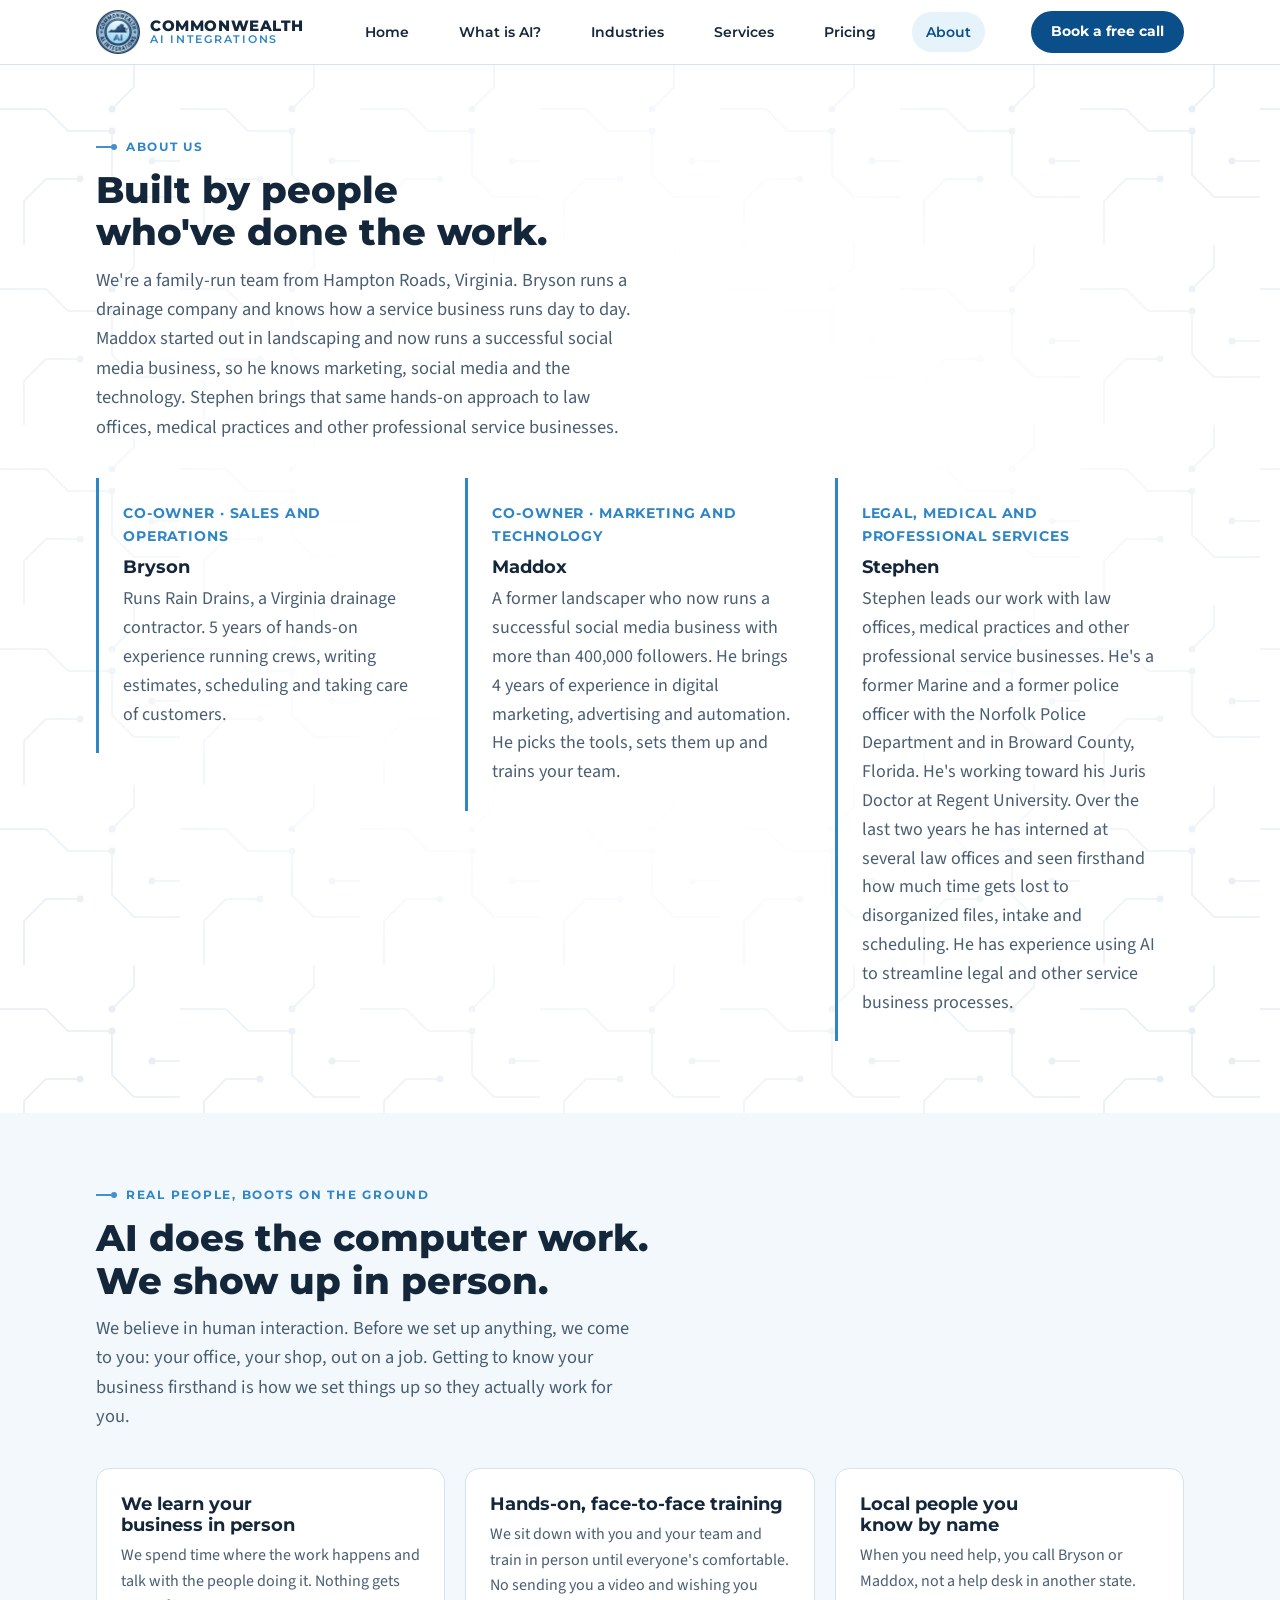
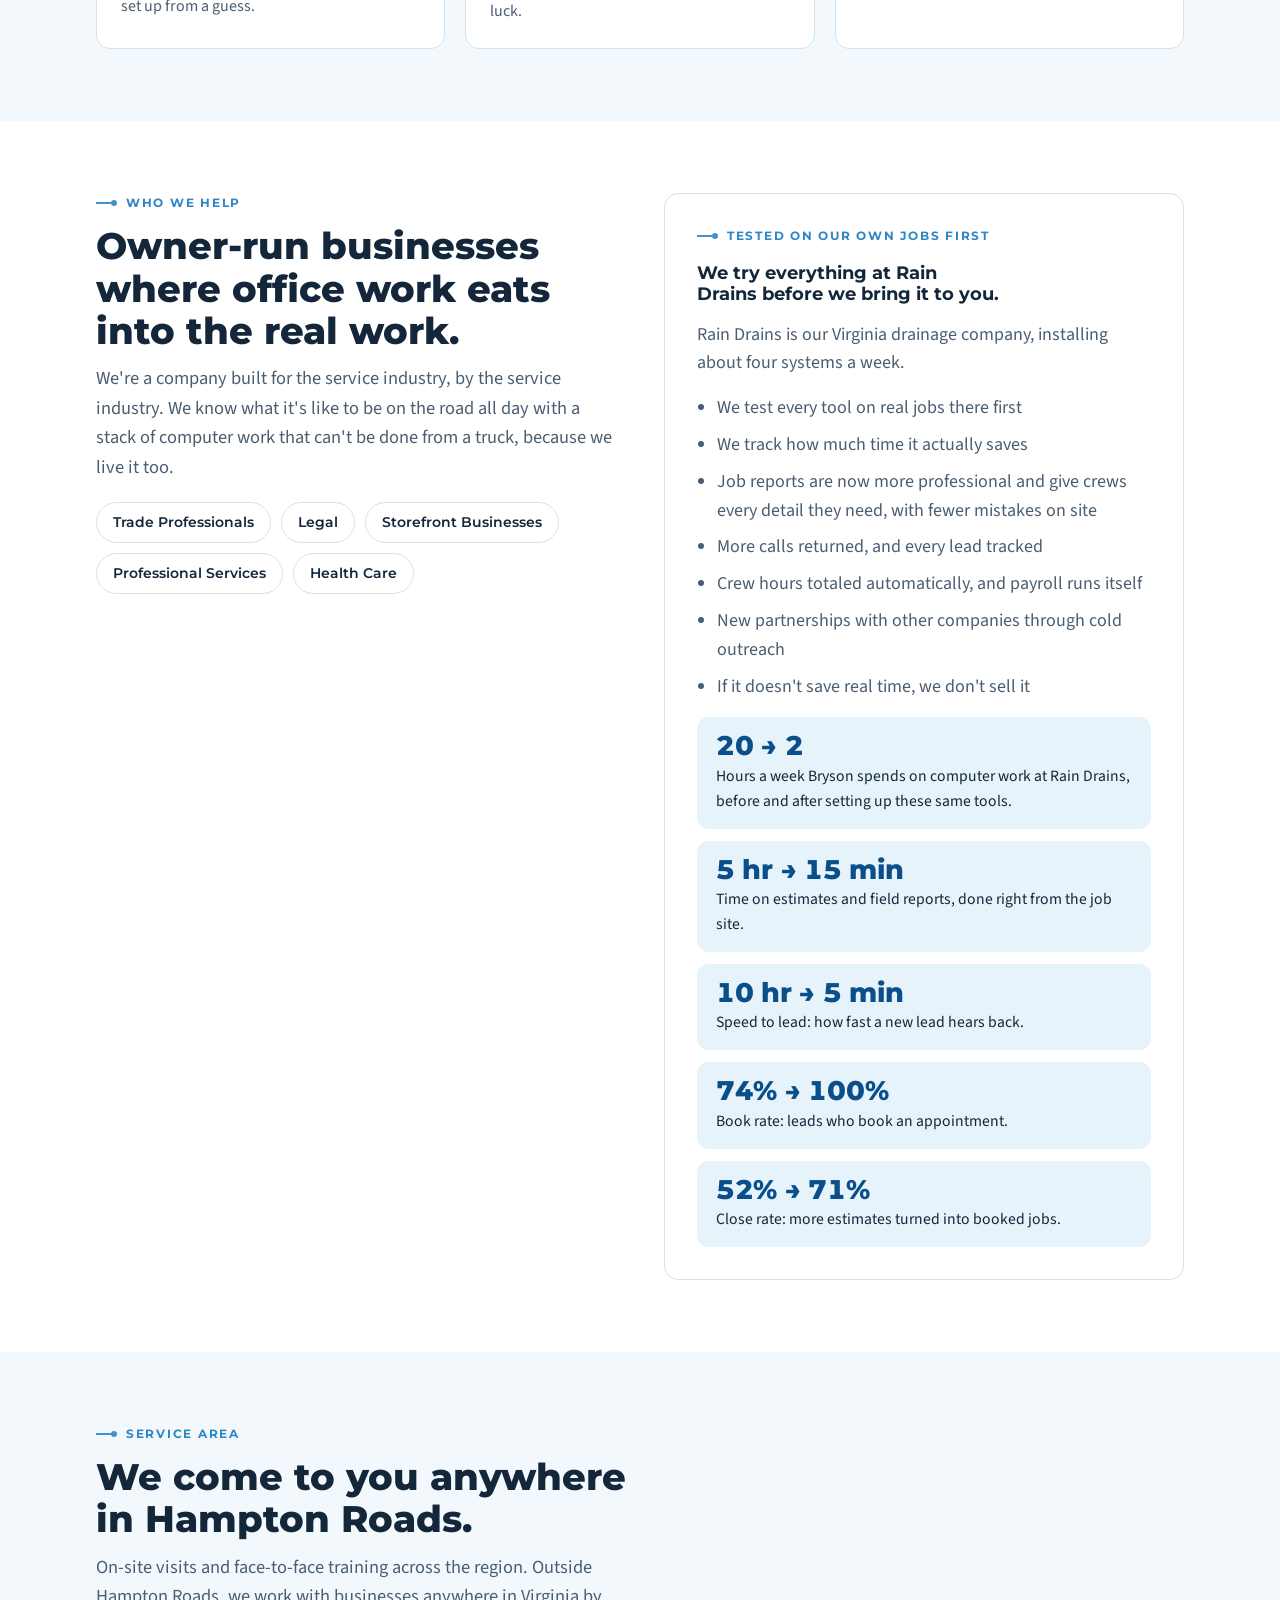
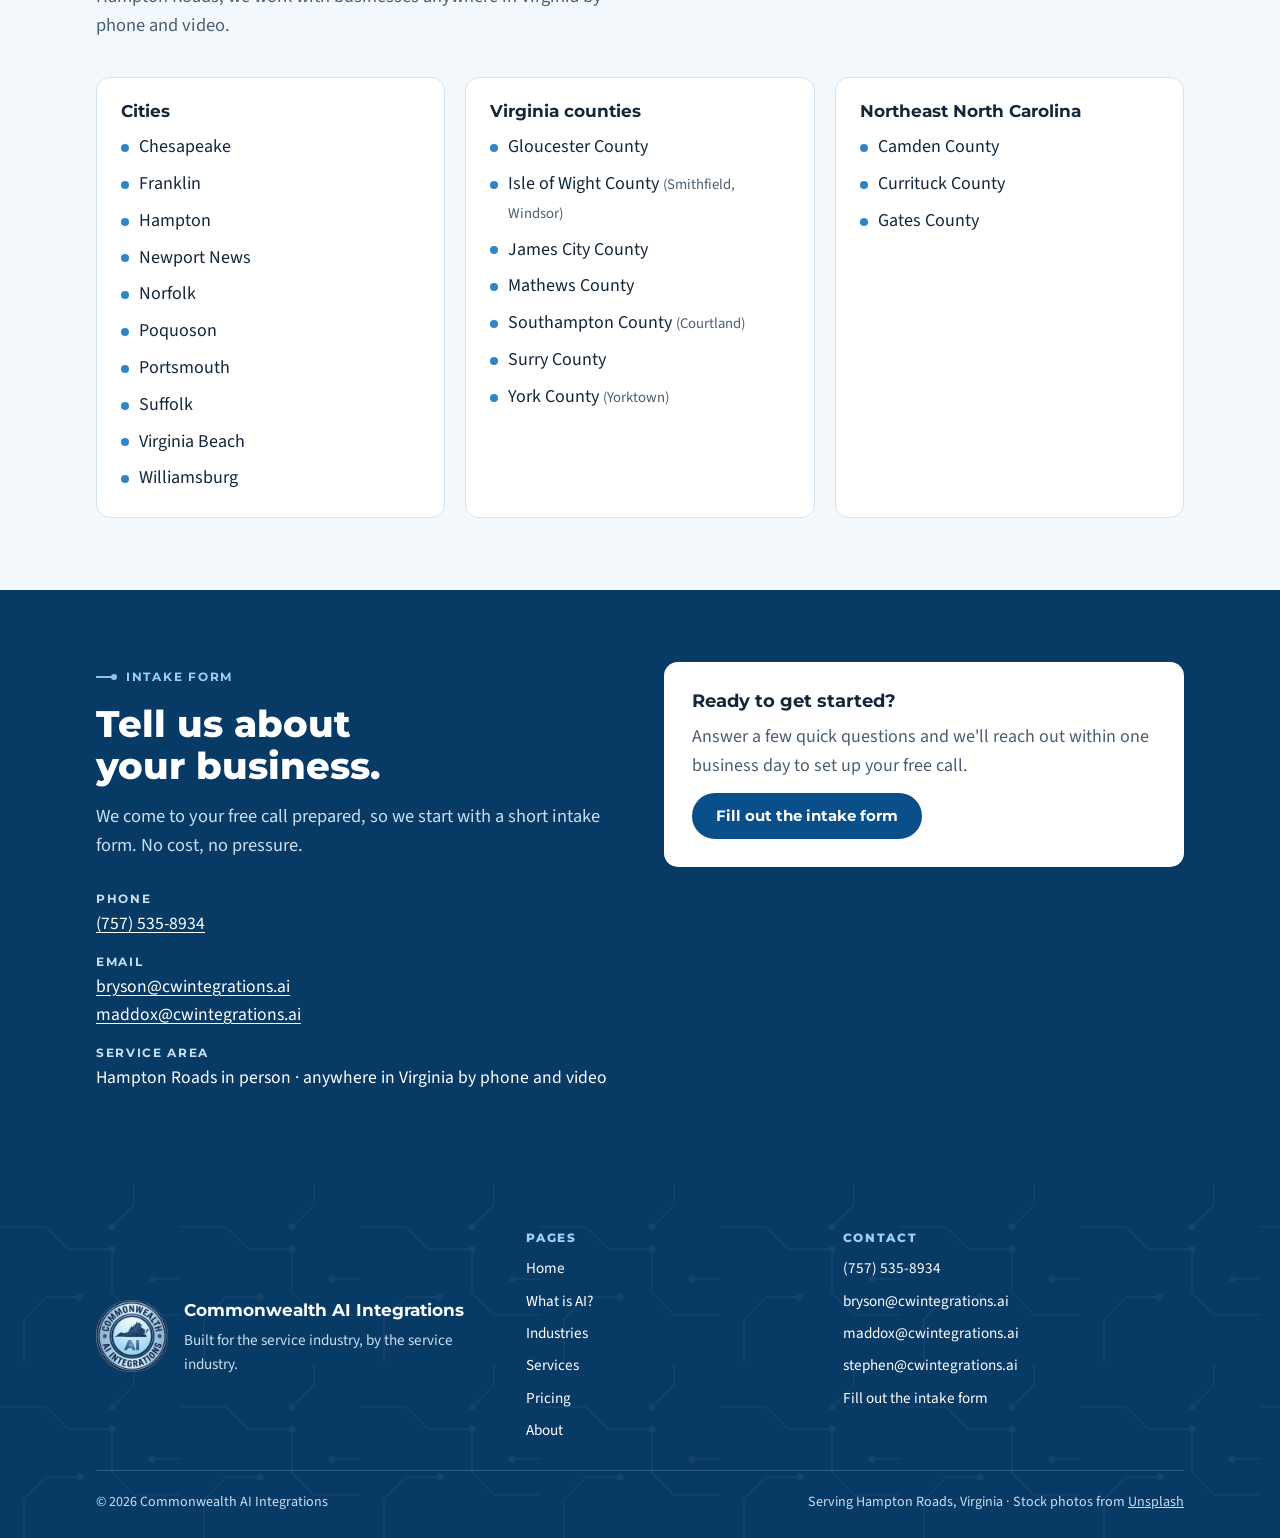
==== about.html @ 9ad92493 "Add Stephen's email to the site footer Co-Authored-By: Claude Opus 5.5 <noreply@anthropic.com> Claud" ====
<!doctype html>
<html lang="en">
<head>
<meta charset="utf-8">
<title>About | Commonwealth AI Integrations</title>
<meta name="viewport" content="width=device-width, initial-scale=1, viewport-fit=cover">
<meta name="claude:viewport-fit-sides" content="cover">
<meta name="description" content="Commonwealth AI Integrations is a father-and-son team from Hampton Roads, Virginia: built for the service industry, by the service industry.">
<link rel="icon" type="image/png" href="favicon.png">
<link rel="apple-touch-icon" href="apple-touch-icon.png">
<link rel="preconnect" href="https://fonts.googleapis.com">
<link rel="preconnect" href="https://fonts.gstatic.com" crossorigin>
<link rel="stylesheet" href="https://fonts.googleapis.com/css2?family=Montserrat:wght@600;700;800&family=Source+Sans+3:wght@400;500;600&display=swap">
<link rel="stylesheet" href="styles.css">
</head>
<body>
<header class="nav">
  <div class="wrap">
    <a class="brand" href="index.html" aria-label="Commonwealth AI Integrations home">
      <img class="brand-mark" src="logo.webp" alt="" width="44" height="44">
      <span>COMMONWEALTH<small>AI INTEGRATIONS</small></span>
    </a>
    <nav aria-label="Main"><ul>
      <li><a href="index.html">Home</a></li>
      <li><a href="ai.html">What is AI?</a></li>
      <li><a href="industries.html">Industries</a></li>
      <li><a href="services.html">Services</a></li>
      <li><a href="pricing.html">Pricing</a></li>
      <li><a href="about.html" aria-current="page">About</a></li>
    </ul></nav>
    <a class="btn nav-cta" href="#intake" data-intake>Book a free call</a>
  </div>
</header>

<main id="top">
  <section id="about">
    <div class="wrap">
      <div class="head">
        <span class="eyebrow">About us</span>
        <h2>Built by people who've done the work.</h2>
        <p class="lede">We're a family-run team from Hampton Roads, Virginia. Bryson runs a drainage company and knows how a service business runs day to day. Maddox started out in landscaping and now runs a successful social media business, so he knows marketing, social media and the technology. Stephen brings that same hands-on approach to law offices, medical practices and other professional service businesses.</p>
      </div>
      <div class="people">
        <div class="person">
          <span class="role">Co-owner · Sales and operations</span>
          <h3>Bryson</h3>
          <p>Runs Rain Drains, a Virginia drainage contractor. 5 years of hands-on experience running crews, writing estimates, scheduling and taking care of customers.</p>
        </div>
        <div class="person">
          <span class="role">Co-owner · Marketing and technology</span>
          <h3>Maddox</h3>
          <p>A former landscaper who now runs a successful social media business with more than 400,000 followers. He brings 4 years of experience in digital marketing, advertising and automation. He picks the tools, sets them up and trains your team.</p>
        </div>
        <div class="person">
          <span class="role">Legal, medical and professional services</span>
          <h3>Stephen</h3>
          <p>Stephen leads our work with law offices, medical practices and other professional service businesses. He's a former Marine and a former police officer with the Norfolk Police Department and in Broward County, Florida. He's working toward his Juris Doctor at Regent University. Over the last two years he has interned at several law offices and seen firsthand how much time gets lost to disorganized files, intake and scheduling. He has experience using AI to streamline legal and other service business processes.</p>
        </div>
      </div>
    </div>
  </section>

  <section class="band" id="people-first">
    <div class="wrap">
      <div class="head">
        <span class="eyebrow">Real people, boots on the ground</span>
        <h2>AI does the computer work. We show up in person.</h2>
        <p class="lede">We believe in human interaction. Before we set up anything, we come to you: your office, your shop, out on a job. Getting to know your business firsthand is how we set things up so they actually work for you.</p>
      </div>
      <div class="pillars">
        <div class="pillar">
          <h3>We learn your business in person</h3>
          <p>We spend time where the work happens and talk with the people doing it. Nothing gets set up from a guess.</p>
        </div>
        <div class="pillar">
          <h3>Hands-on, face-to-face training</h3>
          <p>We sit down with you and your team and train in person until everyone's comfortable. No sending you a video and wishing you luck.</p>
        </div>
        <div class="pillar">
          <h3>Local people you know by name</h3>
          <p>When you need help, you call Bryson or Maddox, not a help desk in another state.</p>
        </div>
      </div>
    </div>
  </section>

  <section id="who">
    <div class="wrap split">
      <div class="head" style="margin:0">
        <span class="eyebrow">Who we help</span>
        <h2>Owner-run businesses where office work eats into the real work.</h2>
        <p class="lede">We're a company built for the service industry, by the service industry. We know what it's like to be on the road all day with a stack of computer work that can't be done from a truck, because we live it too.</p>
        <ul class="trades ind-links" style="margin-top:8px"><li><a href="trades.html">Trade Professionals</a></li><li><a href="legal.html">Legal</a></li><li><a href="storefront.html">Storefront Businesses</a></li><li><a href="professional.html">Professional Services</a></li><li><a href="healthcare.html">Health Care</a></li></ul>
      </div>
      <div class="proof">
        <span class="eyebrow">Tested on our own jobs first</span>
        <h3>We try everything at Rain Drains before we bring it to you.</h3>
        <p style="color:var(--muted)">Rain Drains is our Virginia drainage company, installing about four systems a week.</p>
        <ul>
          <li>We test every tool on real jobs there first</li>
          <li>We track how much time it actually saves</li>
          <li>Job reports are now more professional and give crews every detail they need, with fewer mistakes on site</li>
          <li>More calls returned, and every lead tracked</li>
          <li>Crew hours totaled automatically, and payroll runs itself</li>
          <li>New partnerships with other companies through cold outreach</li>
          <li>If it doesn't save real time, we don't sell it</li>
        </ul>
        <div class="results results-stack"><div class="result"><span class="result-num">20 → 2</span><span>Hours a week Bryson spends on computer work at Rain Drains, before and after setting up these same tools.</span></div>
        <div class="result"><span class="result-num">5 hr → 15 min</span><span>Time on estimates and field reports, done right from the job site.</span></div>
        <div class="result"><span class="result-num">10 hr → 5 min</span><span>Speed to lead: how fast a new lead hears back.</span></div>
        <div class="result"><span class="result-num">74% → 100%</span><span>Book rate: leads who book an appointment.</span></div>
        <div class="result"><span class="result-num">52% → 71%</span><span>Close rate: more estimates turned into booked jobs.</span></div></div>
      </div>
    </div>
  </section>

  <section class="band" id="service-area">
    <div class="wrap">
      <div class="head">
        <span class="eyebrow">Service area</span>
        <h2>We come to you anywhere in Hampton Roads.</h2>
        <p class="lede">On-site visits and face-to-face training across the region. Outside Hampton Roads, we work with businesses anywhere in Virginia by phone and video.</p>
      </div>
      <div class="areas">
        <div class="area">
          <h3>Cities</h3>
          <ul><li>Chesapeake</li><li>Franklin</li><li>Hampton</li><li>Newport News</li><li>Norfolk</li><li>Poquoson</li><li>Portsmouth</li><li>Suffolk</li><li>Virginia Beach</li><li>Williamsburg</li></ul>
        </div>
        <div class="area">
          <h3>Virginia counties</h3>
          <ul><li>Gloucester County</li><li>Isle of Wight County <span>(Smithfield, Windsor)</span></li><li>James City County</li><li>Mathews County</li><li>Southampton County <span>(Courtland)</span></li><li>Surry County</li><li>York County <span>(Yorktown)</span></li></ul>
        </div>
        <div class="area">
          <h3>Northeast North Carolina</h3>
          <ul><li>Camden County</li><li>Currituck County</li><li>Gates County</li></ul>
        </div>
      </div>
    </div>
  </section>

  <section class="contact" id="contact">
    <div class="wrap split">
      <div>
        <span class="eyebrow">Intake form</span>
        <h2 style="margin-top:12px">Tell us about your business.</h2>
        <p class="lede" style="margin-top:14px">We come to your free call prepared, so we start with a short intake form. No cost, no pressure.</p>
        <dl class="details">
          <div><dt>Phone</dt><dd><a class="mail" href="tel:+17575358934">(757) 535-8934</a></dd></div>
          <div><dt>Email</dt><dd><a class="mail" href="mailto:bryson@cwintegrations.ai">bryson@cwintegrations.ai</a><br><a class="mail" href="mailto:maddox@cwintegrations.ai">maddox@cwintegrations.ai</a></dd></div>
          <div><dt>Service area</dt><dd>Hampton Roads in person · anywhere in Virginia by phone and video</dd></div>
        </dl>
      </div>
      <div class="intake-cta">
        <h3>Ready to get started?</h3>
        <p>Answer a few quick questions and we'll reach out within one business day to set up your free call.</p>
        <a class="btn" href="#intake" data-intake>Fill out the intake form</a>
      </div>
    </div>
  </section>
</main>

<dialog id="intake" class="intake" aria-labelledby="intake-title">
  <div class="intake-inner">
    <div class="intake-top">
      <div>
        <img class="intake-seal" src="logo.webp" alt="" width="48" height="48">
        <span class="eyebrow">Intake form</span>
        <h2 id="intake-title">Tell us about your business.</h2>
        <p>About 2 minutes. No cost, no pressure.</p>
      </div>
      <button type="button" class="intake-close" aria-label="Close intake form"><svg viewBox="0 0 24 24" aria-hidden="true"><path d="M6 6l12 12M18 6L6 18"></path></svg></button>
    </div>
        <form id="lead" name="intake" method="POST" novalidate>
          <input type="hidden" id="f-drains" name="time_drains" value="">
          <p hidden><label>Leave this empty <input name="_gotcha" tabindex="-1" autocomplete="off"></label></p>
          <div class="field"><label for="f-goal">What's your main goal right now?</label>
            <select id="f-goal" name="primary_goal" required>
              <option value="">Choose one</option>
              <option>Spend less time on paperwork and office work</option>
              <option>Answer leads faster and win more jobs</option>
              <option>Get scheduling and crews organized</option>
              <option>Know my numbers: profit, costs and cash</option>
              <option>Cut what I pay for software and outside services</option>
              <option>Get found online and get more calls</option>
            <option>Get more customers from social media and ads</option>
              <option>Something else</option>
            </select></div>
          <div class="field"><label for="f-industry">What type of business do you run?</label>
            <select id="f-industry" name="industry" required>
              <option value="">Choose one</option>
              <option value="Trade professional">Trade professional (plumbing, HVAC, contractors and more)</option>
              <option value="Storefront business">Storefront business (retail, salon, auto shop, restaurant)</option>
              <option value="Professional services">Professional services (accounting, insurance, real estate)</option>
              <option value="Legal">Legal</option>
              <option value="Health care">Health care</option>
              <option value="Other">Other</option>
            </select></div>
          <input type="hidden" name="_subject" id="f-subject" value="New intake form">
          <input type="hidden" name="page" id="f-page" value="">
          <div class="row">
            <div class="field"><label for="f-name">Your name</label><input id="f-name" name="name" autocomplete="name" required></div>
            <div class="field"><label for="f-biz">Business name</label><input id="f-biz" name="business" autocomplete="organization" required></div>
          </div>
          <div class="row">
            <div class="field"><label for="f-email">Email</label><input id="f-email" name="email" type="email" autocomplete="email" required></div>
            <div class="field"><label for="f-phone">Phone</label><input id="f-phone" name="phone" type="tel" autocomplete="tel" required></div>
          </div>
          <div class="field"><label for="f-web">Business website <span class="opt">(optional)</span></label><input id="f-web" name="website" type="url" inputmode="url" autocomplete="url" placeholder="yourbusiness.com"></div>
          <div class="row">
            <div class="field"><label for="f-rev">Annual revenue</label>
              <select id="f-rev" name="annual_revenue" required><option value="">Choose one</option><option>Under $250,000</option><option>$250,000 – $500,000</option><option>$500,000 – $1 million</option><option>$1 – 3 million</option><option>$3 – 10 million</option><option>Over $10 million</option></select></div>
            <div class="field"><label for="f-size">Number of employees</label>
              <select id="f-size" name="employees" required><option value="">Choose one</option><option>Just me</option><option>2–5</option><option>6–15</option><option>16–25</option><option>26–50</option><option>More than 50</option></select></div>
          </div>
          <p id="f-err" class="sent" style="background:var(--ph-bg);color:var(--ph)" hidden></p>
          <button class="btn" type="submit">Send my intake form</button>
          <p class="vsl-note" style="text-align:left">Your details stay with us. We use them only to prepare for your call.</p>
          <p id="f-ok" class="sent" hidden></p>
        </form>
  </div>
</dialog>

<footer class="site-footer">
  <div class="wrap">
    <div class="foot-grid">
      <div class="foot-brand">
        <img src="logo.webp" alt="Commonwealth AI Integrations" width="72" height="72" loading="lazy">
        <div>
          <strong>Commonwealth AI Integrations</strong>
          <span>Built for the service industry, by the service industry.</span>
        </div>
      </div>
      <nav class="foot-col" aria-label="Footer">
        <h2>Pages</h2>
        <a href="index.html">Home</a><a href="ai.html">What is AI?</a><a href="industries.html">Industries</a><a href="services.html">Services</a><a href="pricing.html">Pricing</a><a href="about.html">About</a>
      </nav>
      <div class="foot-col">
        <h2>Contact</h2>
        <a href="tel:+17575358934">(757) 535-8934</a>
        <a href="mailto:bryson@cwintegrations.ai">bryson@cwintegrations.ai</a>
        <a href="mailto:maddox@cwintegrations.ai">maddox@cwintegrations.ai</a>
        <a href="mailto:stephen@cwintegrations.ai">stephen@cwintegrations.ai</a>
        <a href="#intake" data-intake>Fill out the intake form</a>
      </div>
    </div>
    <div class="foot-base">
      <span>© 2026 Commonwealth AI Integrations</span>
      <span>Serving Hampton Roads, Virginia · Stock photos from <a href="https://unsplash.com" rel="noopener">Unsplash</a></span>
    </div>
  </div>
</footer>

<script src="site.js"></script>
</body>
</html>
---- styles.css ----
body{margin:0;font-family:system-ui,-apple-system,"Segoe UI",sans-serif}img{max-width:100%}[hidden]{display:none!important}
/* Layout: four tabbed pages (Home, Services, Pricing, About). Sticky nav with page tabs, split hero with video, white bands alternating with pale-sky bands, a navy contact band at the foot. Wave rule from the logo divides sections. */
:root{
  --navy:#0B4F8A; --navy-deep:#083A66; --sea:#2F86C6; --sky:#E6F3FB;
  --bg:#FFFFFF; --band:#F2F8FC; --fg:#13263A; --muted:#4A5E72; --line:#D3E3EF;
  --cta-bg:#0B4F8A;
  --trace:rgba(11,79,138,.10); --trace-strong:rgba(47,134,198,.55);
  --card:#FFFFFF; --on-navy:#FFFFFF; --on-navy-muted:#C9DFF0; --ph:#8A5A00; --ph-bg:#FFF4D6;
  --display:'Montserrat',system-ui,-apple-system,'Segoe UI',sans-serif;
  --body:'Source Sans 3',system-ui,-apple-system,'Segoe UI',sans-serif;
  --wrap:1120px;
}
@media (prefers-color-scheme: dark){:root:not([data-theme="light"]){
  --navy:#7DB9E8; --navy-deep:#0A2A47; --sea:#5AA6DD; --sky:#132B42;
  --bg:#0C1825; --band:#10202F; --fg:#E6EFF7; --muted:#A3B7C9; --line:#22394F;
  --card:#132536; --cta-bg:#0F3A60; --trace:rgba(125,185,232,.10); --trace-strong:rgba(125,185,232,.5); --on-navy:#FFFFFF; --on-navy-muted:#B5CDE2; --ph:#FFD27A; --ph-bg:#3A2C08; color-scheme:dark}}
:root[data-theme="dark"]{
  --navy:#7DB9E8; --navy-deep:#0A2A47; --sea:#5AA6DD; --sky:#132B42;
  --bg:#0C1825; --band:#10202F; --fg:#E6EFF7; --muted:#A3B7C9; --line:#22394F;
  --card:#132536; --cta-bg:#0F3A60; --trace:rgba(125,185,232,.10); --trace-strong:rgba(125,185,232,.5); --on-navy:#FFFFFF; --on-navy-muted:#B5CDE2; --ph:#FFD27A; --ph-bg:#3A2C08; color-scheme:dark}
*{box-sizing:border-box}
html{scroll-behavior:smooth}
@media (prefers-reduced-motion:reduce){html{scroll-behavior:auto}}
body{background:var(--bg);color:var(--fg);font-family:var(--body);font-size:18px;line-height:1.6}
h1,h2,h3{font-family:var(--display);color:var(--fg);text-wrap:balance;margin:0;line-height:1.15}
h1{font-size:clamp(2.1rem,4.6vw,3.4rem);font-weight:800;letter-spacing:-.01em}
h2{font-size:clamp(1.6rem,3vw,2.3rem);font-weight:800}
h3{font-size:1.15rem;font-weight:700}
p{margin:0}
a{color:var(--navy)}
a:focus-visible,button:focus-visible,input:focus-visible,textarea:focus-visible,select:focus-visible{outline:3px solid var(--sea);outline-offset:2px}
.wrap{max-width:var(--wrap);margin:0 auto;padding-left:max(16px,env(safe-area-inset-left,0px));padding-right:max(16px,env(safe-area-inset-right,0px))}
.eyebrow{font-family:var(--display);font-size:.78rem;font-weight:700;letter-spacing:.14em;text-transform:uppercase;color:var(--sea)}
.lede{font-size:1.15rem;color:var(--muted);max-width:60ch}
.ph{background:var(--ph-bg);color:var(--ph);padding:0 .3em;border-radius:3px;font-weight:600}

/* nav */
body::before{content:"";position:fixed;inset:0 0 auto;height:env(safe-area-inset-top,0px);z-index:10;background:var(--bg)}
.nav{position:sticky;top:env(safe-area-inset-top,0px);z-index:9;background:color-mix(in srgb,var(--bg) 92%,transparent);backdrop-filter:blur(8px);border-bottom:1px solid var(--line)}
.nav .wrap{display:flex;align-items:center;justify-content:space-between;gap:16px;padding-block:10px}
.brand{display:flex;align-items:center;gap:10px;text-decoration:none;color:var(--fg)}
.brand-mark{width:44px;height:44px;flex:none}
.brand span{font-family:var(--display);font-weight:800;font-size:.92rem;letter-spacing:.04em;line-height:1.1}
.brand small{display:block;font-weight:600;font-size:.68rem;letter-spacing:.16em;color:var(--sea)}
.nav ul{display:flex;gap:22px;list-style:none;margin:0;padding:0}
.nav ul a{font-family:var(--display);font-weight:600;font-size:.88rem;text-decoration:none;color:var(--fg)}
.nav ul a:hover{color:var(--sea)}
.btn{display:inline-flex;align-items:center;justify-content:center;min-height:46px;padding:0 22px;border-radius:999px;font-family:var(--display);font-weight:700;font-size:.95rem;text-decoration:none;border:2px solid var(--navy);background:var(--navy);color:var(--bg);cursor:pointer}
.btn:hover{background:var(--sea);border-color:var(--sea)}
.btn.ghost{background:transparent;color:var(--navy)}
.btn.ghost:hover{background:var(--sky)}
.nav .btn{min-height:42px;padding:0 18px;font-size:.85rem}
.nav ul a{display:inline-flex;align-items:center;min-height:40px;padding:0 14px;border-radius:999px;white-space:nowrap}
.nav ul a[aria-current="page"]{background:var(--sky);color:var(--navy)}
.nav-cta{white-space:nowrap}
@media (max-width:1000px){
  .nav .wrap{flex-wrap:wrap;row-gap:6px}
  .nav nav{order:3;width:100%;overflow-x:auto;-webkit-overflow-scrolling:touch;scrollbar-width:none}
  .nav nav::-webkit-scrollbar{display:none}
  .nav ul{gap:4px}
}
@media (max-width:480px){.nav ul{gap:0}.nav ul a{padding:0 7px;font-size:.8rem}}
@media (max-width:420px){.nav ul a{padding:0 5px;font-size:.75rem;letter-spacing:-.01em}}
@media (max-width:420px){.brand span{font-size:.8rem}.brand-mark{width:38px;height:38px}.nav .btn{padding:0 14px;font-size:.8rem}}

/* hero */
.hero .wrap{display:grid;grid-template-columns:1fr;gap:28px;justify-items:center;text-align:center;padding-block:56px 48px}
.hero .copy{display:grid;gap:14px;justify-items:center;min-width:0}
.hero h1{max-width:18ch}
.hero .lede{max-width:48ch}
.hero .cta{display:flex;flex-wrap:wrap;gap:12px}
.hero .meta{font-size:.95rem;color:var(--muted)}
.vsl-wrap{display:grid;gap:14px;width:100%;max-width:720px;min-width:0}
.vsl{position:relative;width:100%;max-width:100%;aspect-ratio:16/9;border-radius:14px;overflow:hidden;background:var(--navy-deep);box-shadow:0 24px 60px -24px rgba(11,79,138,.45)}
.vsl iframe,.vsl video{position:absolute;inset:0;width:100%;height:100%;border:0}
.vsl-placeholder{position:absolute;inset:0;display:grid;place-content:center;justify-items:center;gap:12px;color:#FFFFFF;font-family:var(--display);font-weight:700;letter-spacing:.04em}
.vsl-placeholder svg{width:72px;height:72px;opacity:.9}
.intake-btn{justify-self:center;width:min(100%,360px);min-height:54px;font-size:1.05rem}
.vsl-note{font-size:.92rem;color:var(--muted);text-align:center}
.seal{justify-self:center;width:min(100%,360px);aspect-ratio:1;max-width:100%;border-radius:50%;box-shadow:0 24px 60px -24px rgba(11,79,138,.45);background:#fff;overflow:hidden}
.seal img{width:100%;height:100%;display:block}
@media (max-width:820px){.hero .wrap{padding-block:36px}.seal{width:min(70%,260px);order:-1}}

.tide{display:block;width:100%;height:18px;color:var(--line)}

section{padding-block:72px}
section.band{background:var(--band)}
.head{display:grid;gap:12px;margin-bottom:36px;max-width:720px}

/* problem / checklist */
.split{display:grid;grid-template-columns:1fr 1fr;gap:48px;align-items:start}
.split>*{min-width:0}
@media (max-width:820px){.split{grid-template-columns:1fr;gap:32px}}
.tasks{display:grid;gap:10px;margin:0;padding:0;border:0}
.tasks legend{font-family:var(--display);font-weight:700;margin-bottom:12px;font-size:1rem}
.task{display:flex;align-items:center;gap:12px;min-height:52px;padding:10px 16px;border:1px solid var(--line);border-radius:10px;background:var(--card);cursor:pointer}
.task input{width:20px;height:20px;accent-color:var(--navy);flex:none}
.task:has(input:checked){border-color:var(--sea);background:var(--sky)}
.tally{margin-top:14px;font-size:.98rem;color:var(--muted)}
.tally a{font-weight:600}

/* solutions */
.sol-group{display:grid;gap:16px}
.sol-group+.sol-group{margin-top:40px}
.group-title{font-family:var(--display);font-size:.8rem;font-weight:700;letter-spacing:.14em;text-transform:uppercase;color:var(--sea)}
.sols{display:grid;gap:20px}
.sols-3{grid-template-columns:repeat(3,1fr)}
.sols-4{grid-template-columns:repeat(4,1fr)}
@media (max-width:1180px){.sols-4{grid-template-columns:repeat(2,1fr)}}
@media (max-width:980px){.sols-3{grid-template-columns:repeat(2,1fr)}}
@media (max-width:640px){.sols{grid-template-columns:1fr}}
.swap{display:grid;border:1px solid var(--line);border-radius:14px;overflow:hidden;background:var(--card);max-width:960px}
.swap-row{display:grid;grid-template-columns:1fr 1fr;border-top:1px solid var(--line)}
.swap-row:first-child{border-top:0}
.swap-row span{padding:16px 22px;min-width:0}
.swap-row span:first-child{color:var(--muted);border-right:1px solid var(--line)}
.swap-row span:last-child{font-weight:600}
.swap-head span{font-family:var(--display);font-size:.78rem;font-weight:700;letter-spacing:.14em;text-transform:uppercase;color:var(--sea)!important;background:var(--sky);font-weight:700}
@media (max-width:600px){.swap-row{grid-template-columns:1fr}.swap-row span:first-child{border-right:0;padding-bottom:4px}.swap-row span:last-child{padding-top:0}.swap-head{display:none}.swap-row span:first-child::before{content:"Instead of: ";font-weight:600}.swap-row span:last-child::before{content:"Now: ";color:var(--sea)}}
.sol{display:grid;gap:12px;align-content:start;padding:28px;border-radius:14px;background:var(--card);border:1px solid var(--line)}
.sol svg{width:40px;height:40px;fill:none;stroke:var(--navy);stroke-width:1.6;stroke-linecap:round;stroke-linejoin:round}
.sol p{color:var(--muted);font-size:1rem}
.also{margin-top:24px;color:var(--muted);max-width:75ch}
.also strong{color:var(--fg)}

/* services */
.plans{display:grid;grid-template-columns:repeat(2,1fr);gap:20px;max-width:900px}
@media (max-width:760px){.plans{grid-template-columns:1fr}}
.plan{display:flex;flex-direction:column;gap:14px;padding:28px;border:1px solid var(--line);border-radius:14px;background:var(--card)}
.plan.feature{border:2px solid var(--navy)}
.plan .tag{align-self:flex-start;font-family:var(--display);font-size:.7rem;font-weight:700;letter-spacing:.12em;text-transform:uppercase;color:var(--navy);background:var(--sky);padding:4px 10px;border-radius:999px}
.plan .price-row{margin-top:auto}
.value{display:grid;gap:8px;padding:16px 18px;border-radius:10px;background:var(--sky)}
.value-label{font-family:var(--display);font-size:.72rem;font-weight:700;letter-spacing:.12em;text-transform:uppercase;color:var(--sea)}
.value ul{margin:0;padding-left:1.1em;display:grid;gap:6px;color:var(--fg);font-size:.98rem}
.price-row{display:flex;flex-wrap:wrap;align-items:center;justify-content:space-between;gap:14px;padding-top:6px;border-top:1px solid var(--line)}
.price-row .price{padding-top:10px}
.price-row .btn{margin-top:10px}
.tag-quiet{background:transparent!important;border:1px solid var(--line);color:var(--muted)!important}
.assess{display:grid;grid-template-columns:1fr 2fr;gap:16px;max-width:900px;margin-bottom:20px}
@media (max-width:760px){.assess{grid-template-columns:1fr}}
.assess-step{display:grid;gap:4px;align-content:start;padding:18px 20px;border-radius:12px;border:1px dashed var(--sea);background:var(--card)}
.assess-step strong{font-family:var(--display);font-size:1.05rem}
.assess-step span:last-child{color:var(--muted);font-size:.98rem}
.assess-num{font-family:var(--display);font-size:.72rem;font-weight:700;letter-spacing:.12em;text-transform:uppercase;color:var(--sea)}
.intake-cta{display:grid;gap:12px;align-content:start;padding:28px;border-radius:14px;background:var(--card);color:var(--fg)}
.intake-cta p{color:var(--muted)}
.intake-cta .btn{justify-self:start}
dialog.intake{width:min(640px,calc(100vw - 32px));max-height:calc(100dvh - 32px - env(safe-area-inset-top,0px) - env(safe-area-inset-bottom,0px));padding:0;border:0;border-radius:16px;background:var(--card);color:var(--fg);box-shadow:0 30px 80px -20px rgba(8,58,102,.55);overflow:auto;overscroll-behavior:contain}
dialog.intake::backdrop{background:rgba(8,30,52,.6)}
.intake-inner{display:grid;gap:18px;padding:28px}
.intake-top{display:flex;justify-content:space-between;align-items:flex-start;gap:16px}
.intake-top h2{font-size:clamp(1.4rem,3vw,1.8rem);margin-top:6px}
.intake-top p{color:var(--muted);margin-top:6px}
.intake-close{flex:none;width:44px;height:44px;display:grid;place-items:center;border-radius:50%;border:1px solid var(--line);background:var(--bg);color:var(--fg);cursor:pointer}
.intake-close svg{width:20px;height:20px;fill:none;stroke:currentColor;stroke-width:2;stroke-linecap:round}
.intake-close:hover{background:var(--sky)}
dialog.intake form{padding:0;background:transparent}
body.no-scroll{overflow:hidden}
@media (max-width:520px){dialog.intake{width:calc(100vw - 16px);max-height:calc(100dvh - 16px)}.intake-inner{padding:20px}}
.result{display:grid;gap:4px;align-content:start;padding:14px 18px;border-radius:12px;background:var(--sky);max-width:520px}
.result-num{font-family:var(--display);font-weight:800;font-size:1.7rem;line-height:1;color:var(--navy);font-variant-numeric:tabular-nums;white-space:nowrap}
.result span:last-child{font-size:.98rem;color:var(--fg)}
.results{display:grid;grid-template-columns:1fr 1fr;gap:12px;max-width:560px}
@media (max-width:480px){.results{grid-template-columns:1fr}}
.results .result{max-width:none}
.results-stack{grid-template-columns:1fr}
.results-band{padding-block:0 56px}
.results-title{font-family:var(--display);font-size:.8rem;font-weight:700;letter-spacing:.14em;text-transform:uppercase;color:var(--sea);margin-bottom:14px}
.results-5{grid-template-columns:repeat(5,1fr);max-width:none;gap:14px}
@media (max-width:1180px){.results-5{grid-template-columns:repeat(3,1fr)}}
@media (max-width:760px){.results-5{grid-template-columns:repeat(2,1fr)}}
@media (max-width:480px){.results-5{grid-template-columns:1fr}}
.results-5 .result{padding:18px 18px}
.results-5 .result-num{font-size:1.5rem;white-space:nowrap}
.results-pair{grid-template-columns:1fr 1fr}
@media (max-width:480px){.results-pair{grid-template-columns:1fr}}
.results-wins{margin:16px 0 0;padding-left:1.1em;display:grid;grid-template-columns:1fr 1fr;gap:8px 32px;color:var(--fg)}
@media (max-width:760px){.results-wins{grid-template-columns:1fr}}
.results-wins li::marker{color:var(--sea)}
.faq{display:grid;gap:12px;max-width:820px}
.faq details{border:1px solid var(--line);border-radius:12px;background:var(--card)}
.faq summary{list-style:none;cursor:pointer;display:flex;justify-content:space-between;align-items:center;gap:16px;min-height:56px;padding:14px 20px;font-family:var(--display);font-weight:700;font-size:1.02rem}
.faq summary::-webkit-details-marker{display:none}
.faq summary::after{content:"+";flex:none;font-size:1.4rem;line-height:1;color:var(--sea)}
.faq details[open] summary::after{content:"\2212"}
.faq details p{padding:0 20px 18px;color:var(--muted);max-width:68ch}
.ind-nav{border-bottom:1px solid var(--line);background:var(--band)}
.ind-nav ul{list-style:none;margin:0;padding:10px 0;display:flex;gap:6px;overflow-x:auto;scrollbar-width:none}
.ind-nav ul::-webkit-scrollbar{display:none}
.ind-nav a{display:inline-flex;align-items:center;min-height:38px;padding:0 14px;border-radius:999px;white-space:nowrap;text-decoration:none;color:var(--fg);font-family:var(--display);font-weight:600;font-size:.85rem;border:1px solid var(--line);background:var(--card)}
.ind-nav a[aria-current="page"]{background:var(--navy);border-color:var(--navy);color:var(--bg)}
.ind-hero .wrap{display:grid;gap:20px;padding-block:56px 48px}
.ind-hero h1{max-width:20ch}
.ind-hero .cta{display:flex;flex-wrap:wrap;gap:12px}
.ind-who{margin-top:4px}
section.ind-hero{padding-block:0}
.ind-col{display:grid;gap:12px;align-content:start;min-width:0}
.ind-pains{margin:6px 0 0;padding-left:1.1em;display:grid;gap:10px;color:var(--muted)}
.ind-pains li::marker{color:var(--sea)}
.ind-sets{list-style:none;margin:6px 0 0;padding:0;display:grid;gap:10px}
.ind-sets li{display:grid;gap:2px;padding:14px 16px;border-radius:10px;background:var(--card);border:1px solid var(--line)}
.ind-sets strong{font-family:var(--display);font-size:1rem}
.ind-sets span{color:var(--muted);font-size:.96rem}
.ind-trust{display:grid;grid-template-columns:1fr 1fr;gap:20px}
@media (max-width:760px){.ind-trust{grid-template-columns:1fr}}
.ind-trust>div{display:grid;gap:8px;align-content:start;padding:24px;border-radius:14px;background:var(--sky)}
.ind-trust p{color:var(--fg)}
.ind-results{margin-bottom:0}
.ind-grid{display:grid;grid-template-columns:repeat(3,1fr);gap:20px}
@media (max-width:980px){.ind-grid{grid-template-columns:repeat(2,1fr)}}
@media (max-width:600px){.ind-grid{grid-template-columns:1fr}}
.ind-card{display:grid;gap:8px;align-content:start;padding:26px;border-radius:14px;border:1px solid var(--line);background:var(--card);text-decoration:none;color:var(--fg)}
.ind-card:hover{border-color:var(--sea);background:var(--sky)}
.ind-card p{color:var(--muted)}
.ind-more{font-family:var(--display);font-weight:700;font-size:.9rem;color:var(--navy)}
.ind-links a{text-decoration:none;color:inherit}
.ind-links li:hover{border-color:var(--sea)}
.price{font-family:var(--display);font-weight:800;font-size:2rem;color:var(--navy);line-height:1;font-variant-numeric:tabular-nums}
.price small{font-size:.9rem;font-weight:600;color:var(--muted)}
.plan ul{margin:0;padding-left:1.1em;color:var(--muted);display:grid;gap:6px}
.terms{margin-top:22px;font-size:.95rem;color:var(--muted)}

/* urgency band */
.urgent{background:var(--cta-bg);color:#FFFFFF;position:relative;overflow:hidden}
.urgent .wrap{display:grid;gap:18px;max-width:900px;text-align:center;justify-items:center}
.urgent .eyebrow{color:#9FD0F2}
.urgent h2{color:#FFFFFF;font-size:clamp(1.8rem,3.6vw,2.8rem)}
.urgent p{color:#D6E8F6;font-size:1.15rem;max-width:62ch}
.urgent .cta{display:flex;flex-wrap:wrap;gap:12px;justify-content:center;margin-top:6px}
.btn.light{background:#FFFFFF;border-color:#FFFFFF;color:#0B4F8A}
.btn.light:hover{background:#D4ECF9;border-color:#D4ECF9}
.btn.outline{background:transparent;border-color:#FFFFFF;color:#FFFFFF}
.btn.outline:hover{background:rgba(255,255,255,.12)}

/* people first */
.pillars{display:grid;grid-template-columns:repeat(3,1fr);gap:20px}
@media (max-width:860px){.pillars{grid-template-columns:1fr}}
.pillar{display:grid;gap:8px;align-content:start;padding:24px;border-radius:14px;background:var(--card);border:1px solid var(--line)}
.pillar p{color:var(--muted);font-size:1rem}

/* steps */
.steps{list-style:none;margin:0;padding:0;display:grid;grid-template-columns:repeat(4,1fr);gap:24px;counter-reset:s}
@media (max-width:900px){.steps{grid-template-columns:1fr 1fr}}
@media (max-width:520px){.steps{grid-template-columns:1fr}}
.steps li{counter-increment:s;display:grid;gap:8px;align-content:start;padding-top:18px;border-top:3px solid var(--navy)}
.steps li::before{content:"Step " counter(s);font-family:var(--display);font-weight:700;font-size:.78rem;letter-spacing:.14em;text-transform:uppercase;color:var(--sea)}
.steps p{color:var(--muted);font-size:1rem}

/* trades */
.trades{display:flex;flex-wrap:wrap;gap:10px;list-style:none;margin:0;padding:0}
.trades li{padding:8px 16px;border-radius:999px;border:1px solid var(--line);background:var(--card);font-family:var(--display);font-weight:600;font-size:.9rem}

/* proof */
.proof{display:grid;gap:16px;padding:32px;border-radius:14px;background:var(--card);border:1px solid var(--line)}
.proof ul{margin:0;padding-left:1.1em;display:grid;gap:8px;color:var(--muted)}

/* about */
.people{display:grid;grid-template-columns:repeat(3,1fr);gap:20px}
@media (max-width:1000px){.people{grid-template-columns:1fr 1fr}}
@media (max-width:700px){.people{grid-template-columns:1fr}}
.areas{display:grid;grid-template-columns:repeat(3,1fr);gap:20px}
@media (max-width:860px){.areas{grid-template-columns:1fr}}
.area{display:grid;gap:12px;align-content:start;padding:24px;border-radius:14px;border:1px solid var(--line);background:var(--card)}
.area h3{font-size:1.05rem}
.area ul{list-style:none;margin:0;padding:0;display:grid;gap:8px}
.area li{padding-left:18px;position:relative}
.area li::before{content:"";position:absolute;left:0;top:.6em;width:8px;height:8px;border-radius:50%;background:var(--sea)}
.area li span{color:var(--muted);font-size:.92rem}
.person{display:grid;gap:8px;padding:24px;border-left:3px solid var(--sea)}
.person .role{font-size:.9rem;color:var(--sea);font-family:var(--display);font-weight:700;letter-spacing:.06em;text-transform:uppercase}
.person p{color:var(--muted)}
.people{align-items:start}

/* contact */
.contact{background:var(--navy-deep);color:var(--on-navy)}
.contact h2{color:var(--on-navy)}
.contact .lede{color:var(--on-navy-muted)}
.contact .eyebrow{color:#9FD0F2}
.details{display:grid;gap:14px;margin-top:28px}
.details div{display:grid;gap:2px}
.details dt{font-size:.75rem;letter-spacing:.14em;text-transform:uppercase;color:var(--on-navy-muted);font-family:var(--display);font-weight:700}
.details dd{margin:0;font-size:1.1rem;overflow-wrap:anywhere}
.details .mail{color:var(--on-navy);text-underline-offset:3px}
.details .mail:hover{color:#9FD0F2}
form{display:grid;gap:14px;padding:28px;border-radius:14px;background:var(--card);color:var(--fg)}
.row{display:grid;grid-template-columns:1fr 1fr;gap:14px}
@media (max-width:520px){.row{grid-template-columns:1fr}}
.field{display:grid;gap:6px;min-width:0}
label{font-weight:600;font-size:.95rem}
.opt{font-weight:400;color:var(--muted)}
input,select,textarea{font:inherit;font-size:1rem;padding:11px 12px;border:1px solid var(--line);border-radius:8px;background:var(--bg);color:var(--fg);width:100%;min-height:46px}
textarea{min-height:120px;resize:vertical}
.sent{padding:14px 16px;border-radius:8px;background:var(--sky);color:var(--fg);font-weight:600}



/* ===== Artistic layer: circuit traces from the logo, seal accents ===== */
main>section:first-of-type{position:relative;isolation:isolate;overflow:hidden}
main>section:first-of-type::before{content:"";position:absolute;inset:0;z-index:-1;background:var(--trace);
  -webkit-mask:url("data:image/svg+xml,%3Csvg xmlns='http://www.w3.org/2000/svg' width='180' height='180' viewBox='0 0 180 180'%3E%3Cg fill='none' stroke='black' stroke-width='1.6' stroke-linecap='round'%3E%3Cpath d='M0 44h46l22 22h44'/%3E%3Cpath d='M112 66v44l22 22h46'/%3E%3Cpath d='M24 180v-44l22-22h34'/%3E%3Cpath d='M134 0v22l-22 22'/%3E%3Cpath d='M180 96h-28'/%3E%3C/g%3E%3Cg fill='black'%3E%3Ccircle cx='112' cy='66' r='3.5'/%3E%3Ccircle cx='80' cy='114' r='3.5'/%3E%3Ccircle cx='112' cy='44' r='3.5'/%3E%3Ccircle cx='152' cy='96' r='3.5'/%3E%3C/g%3E%3C/svg%3E") repeat, radial-gradient(ellipse 70% 80% at 50% 45%, transparent 30%, #000 85%);
  -webkit-mask-composite:source-in;mask:url("data:image/svg+xml,%3Csvg xmlns='http://www.w3.org/2000/svg' width='180' height='180' viewBox='0 0 180 180'%3E%3Cg fill='none' stroke='black' stroke-width='1.6' stroke-linecap='round'%3E%3Cpath d='M0 44h46l22 22h44'/%3E%3Cpath d='M112 66v44l22 22h46'/%3E%3Cpath d='M24 180v-44l22-22h34'/%3E%3Cpath d='M134 0v22l-22 22'/%3E%3Cpath d='M180 96h-28'/%3E%3C/g%3E%3Cg fill='black'%3E%3Ccircle cx='112' cy='66' r='3.5'/%3E%3Ccircle cx='80' cy='114' r='3.5'/%3E%3Ccircle cx='112' cy='44' r='3.5'/%3E%3Ccircle cx='152' cy='96' r='3.5'/%3E%3C/g%3E%3C/svg%3E") repeat, radial-gradient(ellipse 70% 80% at 50% 45%, transparent 30%, #000 85%);mask-composite:intersect}
.hero-seal{width:88px;height:88px;filter:drop-shadow(0 8px 18px rgba(11,79,138,.25))}
.mark{position:relative;white-space:nowrap;display:inline-block;isolation:isolate}
.mark::after{content:"";position:absolute;left:0;right:0;bottom:-.06em;height:.3em;background:var(--sea);
  -webkit-mask:url("data:image/svg+xml,%3Csvg xmlns='http://www.w3.org/2000/svg' width='120' height='14' viewBox='0 0 120 14' preserveAspectRatio='none'%3E%3Cpath d='M2 9 C 22 2, 38 2, 60 8 S 98 13, 118 5' fill='none' stroke='black' stroke-width='5' stroke-linecap='round'/%3E%3C/svg%3E") no-repeat center/100% 100%;mask:url("data:image/svg+xml,%3Csvg xmlns='http://www.w3.org/2000/svg' width='120' height='14' viewBox='0 0 120 14' preserveAspectRatio='none'%3E%3Cpath d='M2 9 C 22 2, 38 2, 60 8 S 98 13, 118 5' fill='none' stroke='black' stroke-width='5' stroke-linecap='round'/%3E%3C/svg%3E") no-repeat center/100% 100%;opacity:.85;z-index:-1}
.vsl-frame{position:relative}
.vsl-frame::before{content:"";position:absolute;inset:14px -14px -14px 14px;border:2px solid var(--trace-strong);border-radius:16px;z-index:-1}
.hero .vsl-wrap{isolation:isolate;margin-bottom:8px}
@media (max-width:600px){.vsl-frame::before{inset:8px -8px -8px 8px}}
.eyebrow{display:inline-flex;align-items:center;gap:8px}
.eyebrow::before{content:"";width:22px;height:8px;flex:none;background:currentColor;opacity:.9;
  -webkit-mask:url("data:image/svg+xml,%3Csvg xmlns='http://www.w3.org/2000/svg' width='22' height='8'%3E%3Cpath d='M0 4h15' stroke='black' stroke-width='2'/%3E%3Ccircle cx='18' cy='4' r='3' fill='black'/%3E%3C/svg%3E") no-repeat center/contain;
  mask:url("data:image/svg+xml,%3Csvg xmlns='http://www.w3.org/2000/svg' width='22' height='8'%3E%3Cpath d='M0 4h15' stroke='black' stroke-width='2'/%3E%3Ccircle cx='18' cy='4' r='3' fill='black'/%3E%3C/svg%3E") no-repeat center/contain}
.hero .eyebrow,.urgent .eyebrow{justify-content:center}
@media (max-width:600px){.hero .eyebrow::before,.urgent .eyebrow::before{display:none}}
.page-seal{position:absolute;right:max(24px,calc((100vw - var(--wrap))/2));top:50%;transform:translateY(-50%);width:clamp(180px,22vw,260px);height:auto;opacity:.95;filter:drop-shadow(0 18px 40px rgba(11,79,138,.25));pointer-events:none}
.ind-hero{position:relative}
.ind-hero .wrap>*{max-width:min(100%,640px)}
@media (max-width:980px){.page-seal{display:none}}
.urgent{position:relative;isolation:isolate;overflow:hidden}
.urgent::after{content:"";position:absolute;right:-90px;bottom:-110px;width:380px;height:380px;background:url("logo.webp") no-repeat center/contain;opacity:.10;z-index:-1;pointer-events:none}
.urgent::before{content:"";position:absolute;left:-80px;top:-90px;width:300px;height:300px;background:url("logo.webp") no-repeat center/contain;opacity:.06;z-index:-1;pointer-events:none}
.sol,.ind-card,.plan,.area,.person,.result{transition:transform .2s ease,box-shadow .2s ease,border-color .2s ease}
.sol:hover,.ind-card:hover,.area:hover{transform:translateY(-3px);box-shadow:0 14px 30px -18px rgba(11,79,138,.45)}
.sol{position:relative;overflow:hidden}
.sol::after{content:"";position:absolute;left:0;right:0;top:0;height:3px;background:var(--sea);transform:scaleX(0);transform-origin:left;transition:transform .25s ease}
.sol:hover::after{transform:scaleX(1)}
.result{border:1px solid transparent}
.result-num{letter-spacing:-.01em}
.intake-seal{width:48px;height:48px;margin-bottom:6px;display:block}
@media (prefers-reduced-motion:reduce){.sol,.ind-card,.plan,.area,.person,.result,.sol::after{transition:none}.sol:hover,.ind-card:hover,.area:hover{transform:none}}
/* footer */
.site-footer{background:var(--navy-deep);color:var(--on-navy-muted);font-size:.95rem;position:relative;overflow:hidden;isolation:isolate}
.site-footer::before{content:"";position:absolute;inset:0;z-index:-1;background:rgba(255,255,255,.05);-webkit-mask:url("data:image/svg+xml,%3Csvg xmlns='http://www.w3.org/2000/svg' width='180' height='180' viewBox='0 0 180 180'%3E%3Cg fill='none' stroke='black' stroke-width='1.6' stroke-linecap='round'%3E%3Cpath d='M0 44h46l22 22h44'/%3E%3Cpath d='M112 66v44l22 22h46'/%3E%3Cpath d='M24 180v-44l22-22h34'/%3E%3Cpath d='M134 0v22l-22 22'/%3E%3Cpath d='M180 96h-28'/%3E%3C/g%3E%3Cg fill='black'%3E%3Ccircle cx='112' cy='66' r='3.5'/%3E%3Ccircle cx='80' cy='114' r='3.5'/%3E%3Ccircle cx='112' cy='44' r='3.5'/%3E%3Ccircle cx='152' cy='96' r='3.5'/%3E%3C/g%3E%3C/svg%3E") repeat;mask:url("data:image/svg+xml,%3Csvg xmlns='http://www.w3.org/2000/svg' width='180' height='180' viewBox='0 0 180 180'%3E%3Cg fill='none' stroke='black' stroke-width='1.6' stroke-linecap='round'%3E%3Cpath d='M0 44h46l22 22h44'/%3E%3Cpath d='M112 66v44l22 22h46'/%3E%3Cpath d='M24 180v-44l22-22h34'/%3E%3Cpath d='M134 0v22l-22 22'/%3E%3Cpath d='M180 96h-28'/%3E%3C/g%3E%3Cg fill='black'%3E%3Ccircle cx='112' cy='66' r='3.5'/%3E%3Ccircle cx='80' cy='114' r='3.5'/%3E%3Ccircle cx='112' cy='44' r='3.5'/%3E%3Ccircle cx='152' cy='96' r='3.5'/%3E%3C/g%3E%3C/svg%3E") repeat}
.site-footer .wrap{display:grid;gap:28px;padding-block:48px 24px}
.foot-grid{display:grid;grid-template-columns:1.4fr 1fr 1.2fr;gap:32px}
@media (max-width:760px){.foot-grid{grid-template-columns:1fr}}
.foot-brand{display:flex;gap:16px;align-items:center}
.foot-brand img{width:72px;height:72px;flex:none}
.foot-brand strong{display:block;font-family:var(--display);color:var(--on-navy);font-size:1.05rem}
.foot-brand span{display:block;margin-top:4px}
.foot-col{display:grid;gap:8px;align-content:start;min-width:0}
.foot-col h2{font-family:var(--display);font-size:.75rem;letter-spacing:.14em;text-transform:uppercase;color:#9FD0F2;margin-bottom:4px}
.foot-col a{color:var(--on-navy);text-decoration:none;overflow-wrap:anywhere}
.foot-col a:hover{color:#9FD0F2;text-decoration:underline;text-underline-offset:3px}
.foot-base{display:flex;flex-wrap:wrap;justify-content:space-between;gap:12px;padding-top:20px;border-top:1px solid rgba(255,255,255,.14);font-size:.88rem}

/* Pricing add-ons */
.checks{list-style:none;padding:0!important;color:var(--fg)!important}
.checks li{position:relative;padding-left:26px}
.checks li::before{--chk:url("data:image/svg+xml,%3Csvg xmlns='http://www.w3.org/2000/svg' viewBox='0 0 16 16'%3E%3Cpath fill-rule='evenodd' d='M8 0a8 8 0 1 1 0 16A8 8 0 0 1 8 0zm3.5 5.8L10.1 4.4 6.8 7.7 5.9 6.8 4.5 8.2l2.3 2.3z'/%3E%3C/svg%3E") center/contain no-repeat;content:"";position:absolute;left:0;top:.35em;width:16px;height:16px;border-radius:50%;background:var(--sea);
  -webkit-mask:var(--chk);mask:var(--chk)}
.plan-note{font-size:.95rem;color:var(--muted)}
.plan ul.addons{list-style:none;padding:0;gap:0;color:var(--fg)}
.addons{list-style:none;margin:0;padding:0;display:grid}
.addons li{display:flex;justify-content:space-between;align-items:flex-start;gap:16px;padding:16px 0;border-top:1px solid var(--line)}
.addons li:first-child{border-top:0}
.addons li div{display:grid;gap:4px}
.addons strong{font-family:var(--display);color:var(--fg)}
.addons span{font-size:.95rem;color:var(--muted)}
.addons b{font-family:var(--display);font-weight:800;font-size:1.25rem;color:var(--navy);white-space:nowrap;font-variant-numeric:tabular-nums}
.addons b small{font-size:.8rem;font-weight:600;color:var(--muted)}
.addon-group{margin-top:64px}
.addons-grid{grid-template-columns:repeat(2,1fr);gap:16px;max-width:900px}
.addons-grid li,.addons-grid li:first-child{border:1px solid var(--line);border-radius:12px;padding:18px 20px;background:var(--card)}
@media (max-width:760px){.addons-grid{grid-template-columns:1fr}}
.support-note{display:flex;align-items:center;gap:18px;margin-top:40px;max-width:900px;padding:20px 24px;border-radius:14px;background:var(--sky);border:1px solid var(--line)}
.support-note img{flex:none;border-radius:50%}
.support-note div{display:grid;gap:4px}
.support-note strong{font-family:var(--display);color:var(--fg)}
.support-note span{color:var(--muted)}
@media (max-width:480px){.support-note{flex-direction:column;align-items:flex-start}}
.sol-addon{border-style:dashed}
.sol-tag{position:absolute;top:16px;right:16px;font-family:var(--display);font-size:.66rem;font-weight:700;letter-spacing:.12em;text-transform:uppercase;color:var(--sea);border:1px solid var(--line);padding:3px 9px;border-radius:999px}
.sol-wide{grid-column:span 2}
@media (max-width:640px){.sol-wide{grid-column:auto}}
.addons-grid li:last-child:nth-child(odd){grid-column:1/-1}
.bundles{display:grid;grid-template-columns:repeat(3,1fr);gap:20px;max-width:1000px}
@media (max-width:900px){.bundles{grid-template-columns:1fr;max-width:560px}}
.bundle{position:relative;display:flex;flex-direction:column;gap:10px;padding:24px;border:1px solid var(--line);border-radius:14px;background:var(--card);transition:transform .2s ease,box-shadow .2s ease}
.bundle.best{border:2px solid var(--navy)}
.bundle .tag{align-self:flex-start;font-family:var(--display);font-size:.7rem;font-weight:700;letter-spacing:.12em;text-transform:uppercase;color:var(--navy);background:var(--sky);padding:4px 10px;border-radius:999px}
.bundle p{color:var(--muted);font-size:.98rem;margin:0}
.bundle-price{display:flex;align-items:baseline;gap:10px;margin-top:auto;padding-top:14px;border-top:1px solid var(--line)}
.bundle-price s{color:var(--muted);font-weight:600}
.save{align-self:flex-start;font-family:var(--display);font-size:.8rem;font-weight:700;color:#1f7a4d;background:rgba(31,122,77,.1);padding:4px 10px;border-radius:999px}
:root[data-theme="dark"] .save{color:#7fd6a8;background:rgba(127,214,168,.12)}
@media (prefers-color-scheme:dark){:root:not([data-theme="light"]) .save{color:#7fd6a8;background:rgba(127,214,168,.12)}}
.proof-line{display:inline-block;margin:14px auto 0;padding:8px 16px;border-radius:999px;background:var(--sky);border:1px solid var(--line);font-size:.95rem;color:var(--fg)}
.proof-line strong{color:var(--navy)}
@media (max-width:600px){.proof-line{border-radius:12px;font-size:.9rem}}

/* You're in control */
.control{padding:88px 0}
.head.center{text-align:center;max-width:760px;margin:0 auto 40px}
.head.center .lede{margin-left:auto;margin-right:auto}
.lanes{display:grid;grid-template-columns:repeat(3,1fr);gap:20px}
@media (max-width:900px){.lanes{grid-template-columns:1fr;max-width:560px;margin:0 auto}}
.lane{display:flex;flex-direction:column;gap:8px;padding:26px;border-radius:14px;background:var(--card);border:1px solid var(--line);border-top:4px solid var(--sea)}
.lane-ok{border-top-color:var(--navy)}
.lane-you{border-top-color:#1f7a4d}
.lane-tag{align-self:flex-start;font-family:var(--display);font-size:.72rem;font-weight:700;letter-spacing:.12em;text-transform:uppercase;color:var(--sea);background:var(--sky);padding:4px 10px;border-radius:999px}
.lane-ok .lane-tag{color:var(--navy)}
.lane-you .lane-tag{color:#1f7a4d;background:rgba(31,122,77,.1)}
:root[data-theme="dark"] .lane-you .lane-tag{color:#7fd6a8;background:rgba(127,214,168,.12)}
@media (prefers-color-scheme:dark){:root:not([data-theme="light"]) .lane-you .lane-tag{color:#7fd6a8;background:rgba(127,214,168,.12)}}
.lane p{color:var(--muted);margin:0}
.lane ul{margin:8px 0 0;padding-left:18px;display:grid;gap:6px;color:var(--fg)}
.control-note{text-align:center;max-width:680px;margin:32px auto 0;color:var(--muted)}
.head.center .eyebrow{justify-content:center}

/* Photos */
.ind-hero .wrap>.hero-photo{max-width:none}
.hero-photo{position:relative;margin:8px 0 0;border-radius:18px;overflow:visible}
.hero-photo>img:first-child{display:block;width:100%;aspect-ratio:16/10;object-fit:cover;border-radius:18px;box-shadow:0 24px 50px rgba(11,40,70,.18)}
.photo-seal{position:absolute;left:-18px;bottom:-18px;width:76px;height:76px;border-radius:50%;box-shadow:0 10px 24px rgba(11,40,70,.25);background:#fff}
@media (min-width:981px){
  .ind-hero .wrap{grid-template-columns:minmax(0,1fr) minmax(0,440px);column-gap:56px;align-items:center}
  .ind-hero .wrap>*{grid-column:1}
  .ind-hero .wrap>.hero-photo{grid-column:2;grid-row:1 / span 6;margin:0}
  .hero-photo>img:first-child{aspect-ratio:4/5}
}
.ind-thumb{display:block;width:calc(100% + 52px);margin:-26px -26px 8px;aspect-ratio:16/9;object-fit:cover;border-radius:14px 14px 0 0}
.ind-card{overflow:hidden}
.wide-photo{margin:0 0 28px}
.wide-photo img{display:block;width:100%;aspect-ratio:3/1;max-height:320px;object-fit:cover;border-radius:16px}
@media (max-width:640px){.wide-photo img{aspect-ratio:16/9}}
.foot-base a{color:inherit}
.hero-photo>img:first-child,.wide-photo img,.ind-thumb{height:auto}
.ind-thumb{max-width:none}
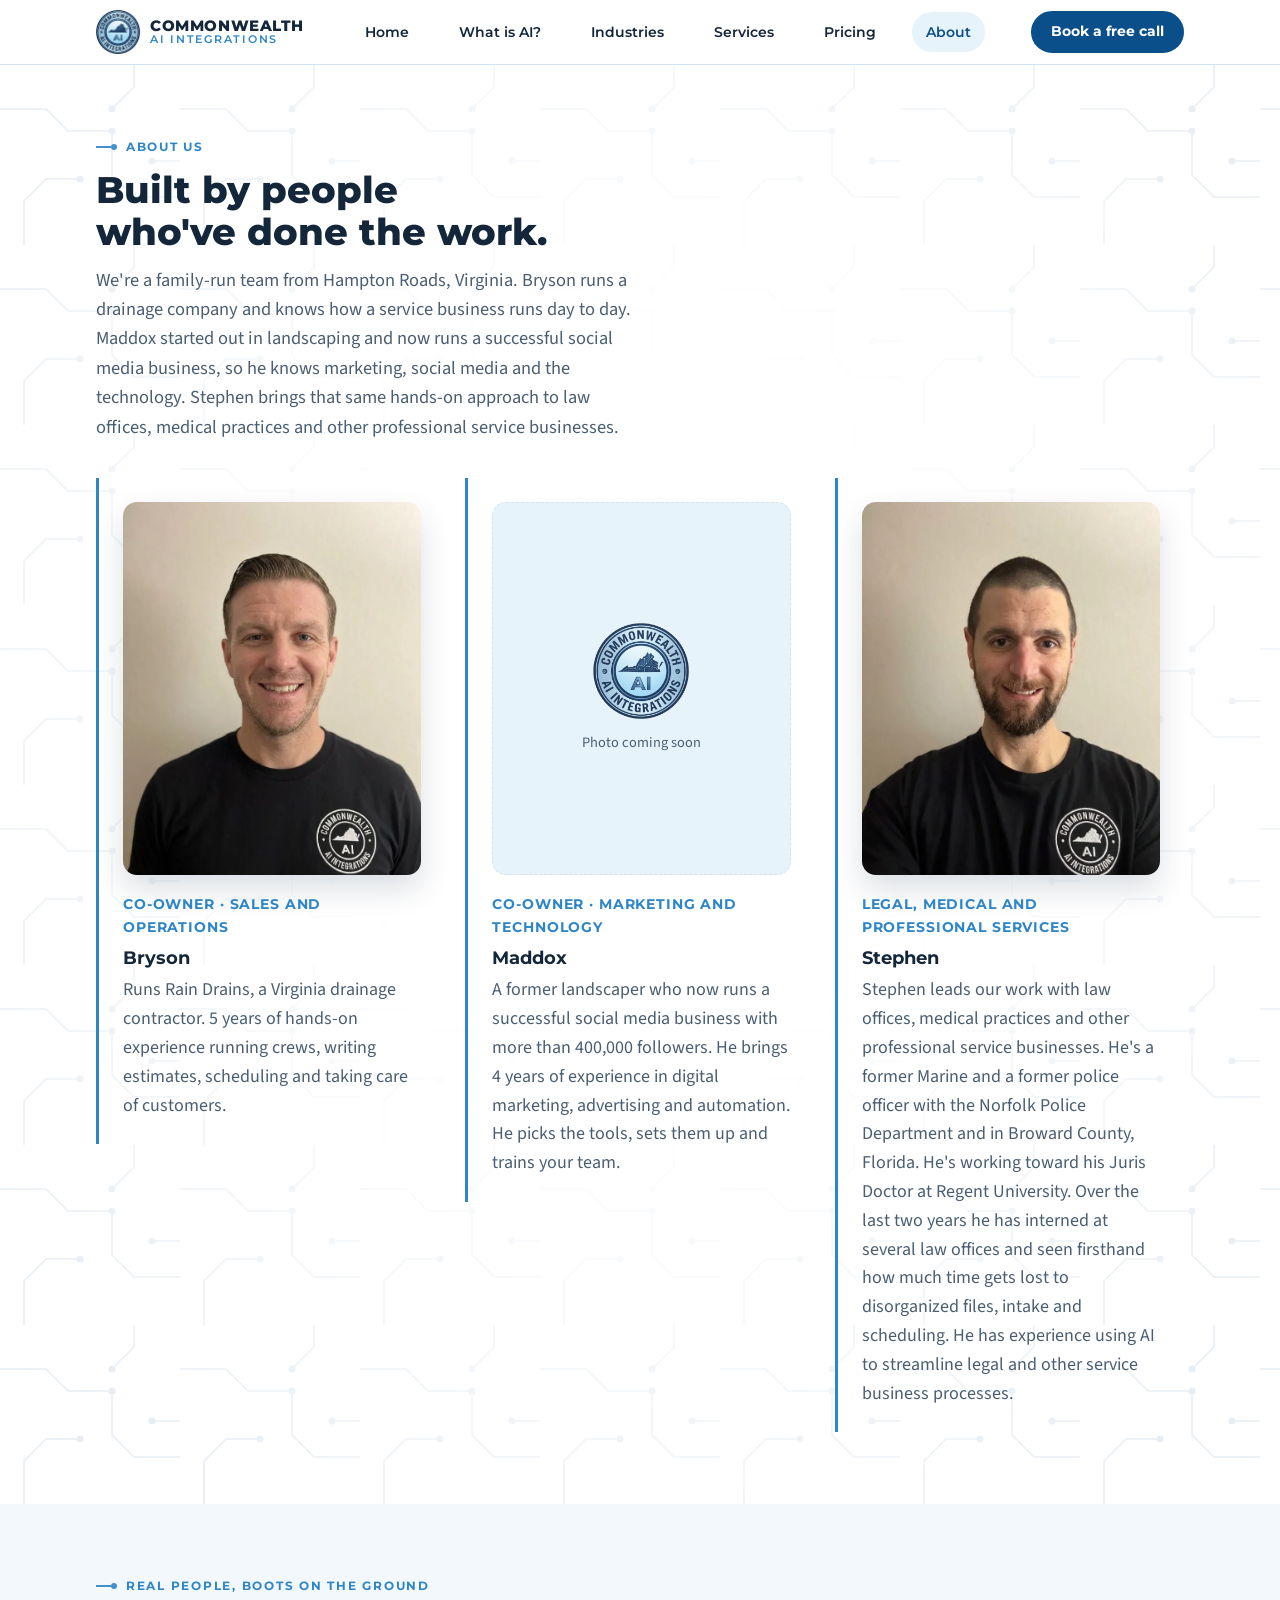
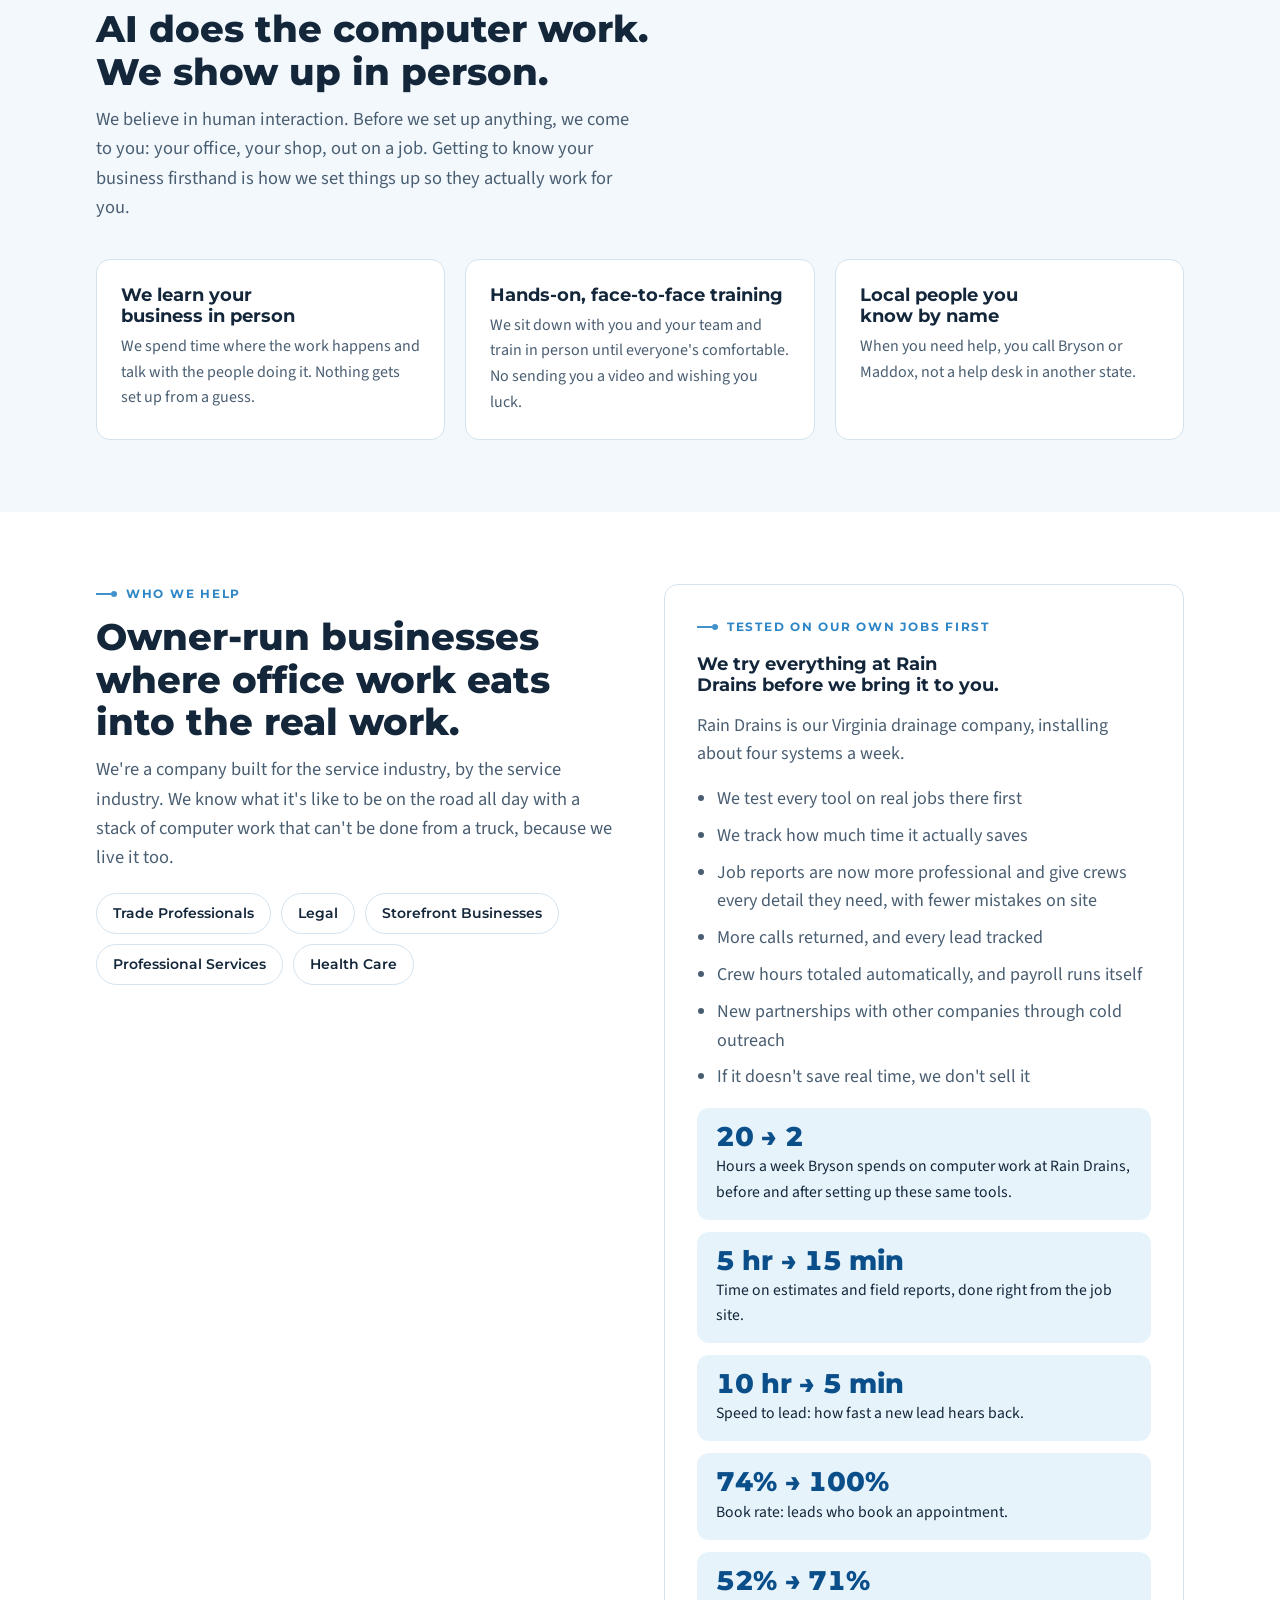
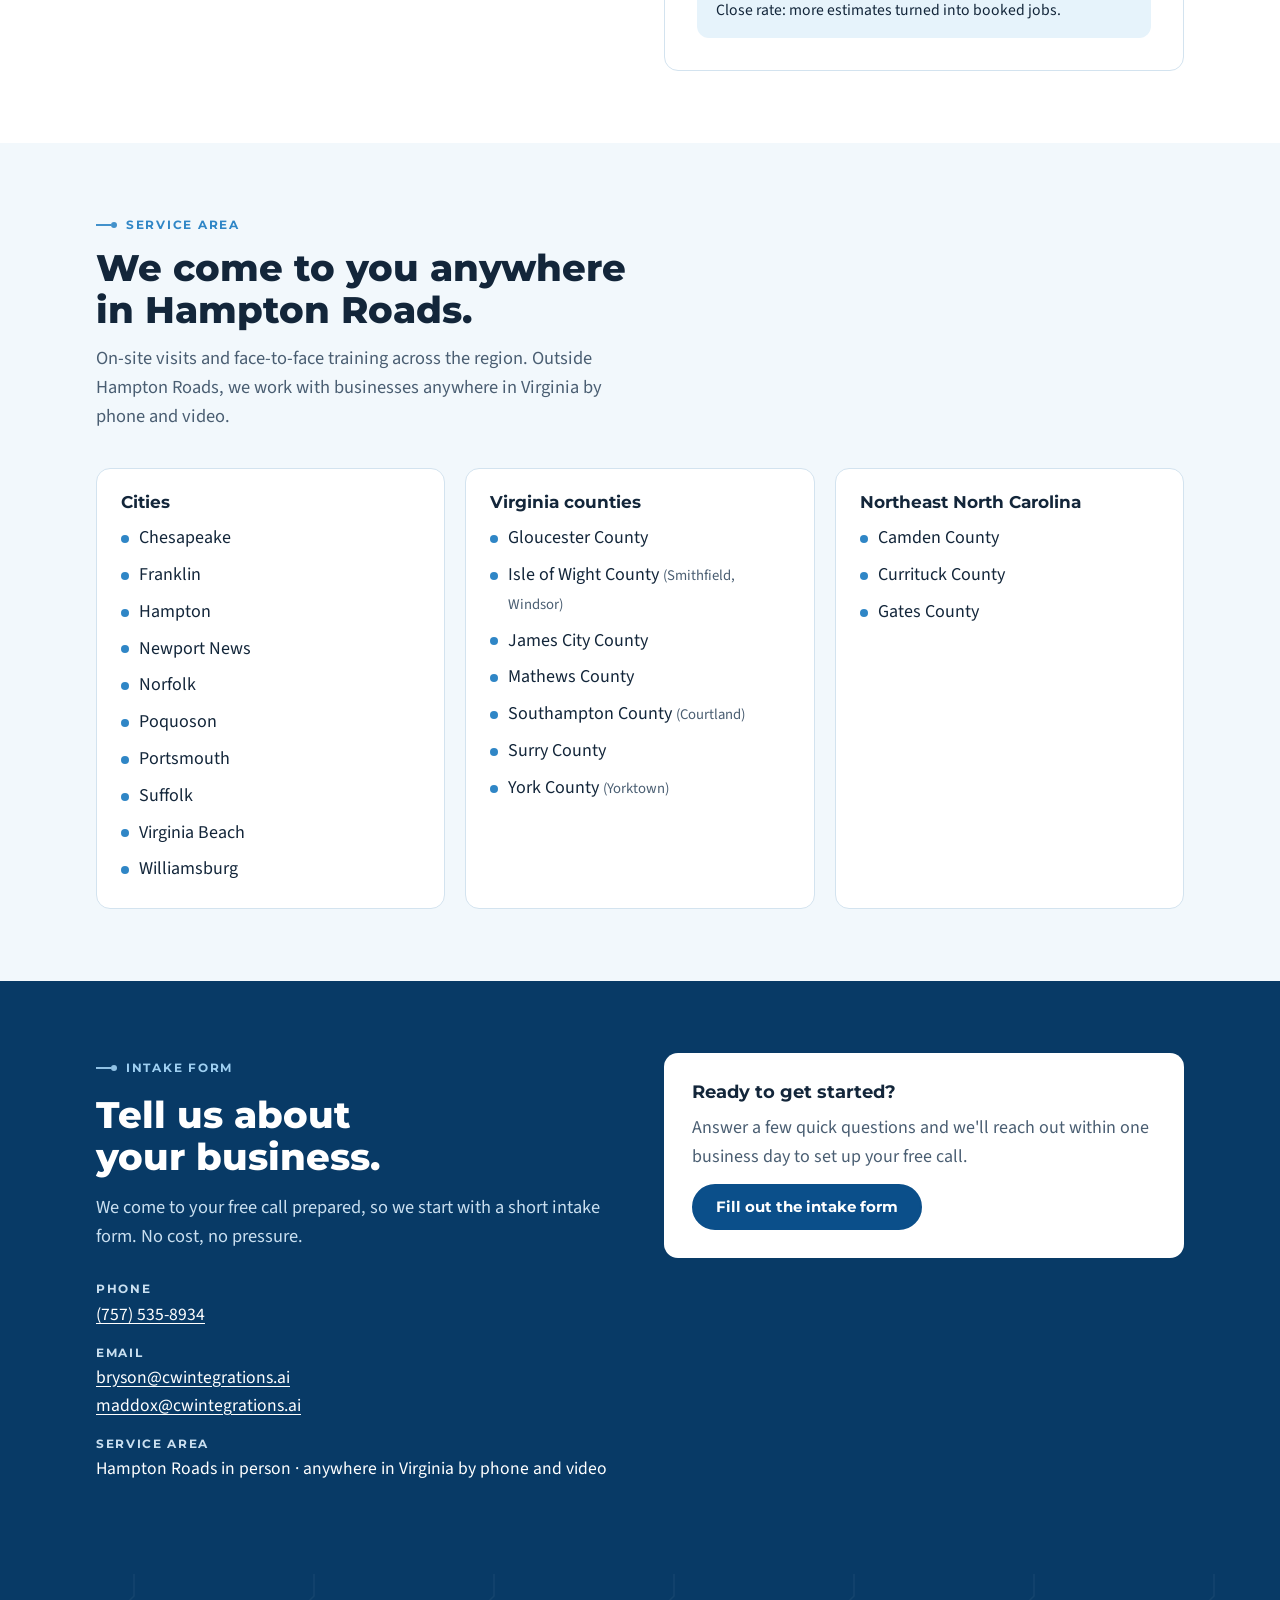
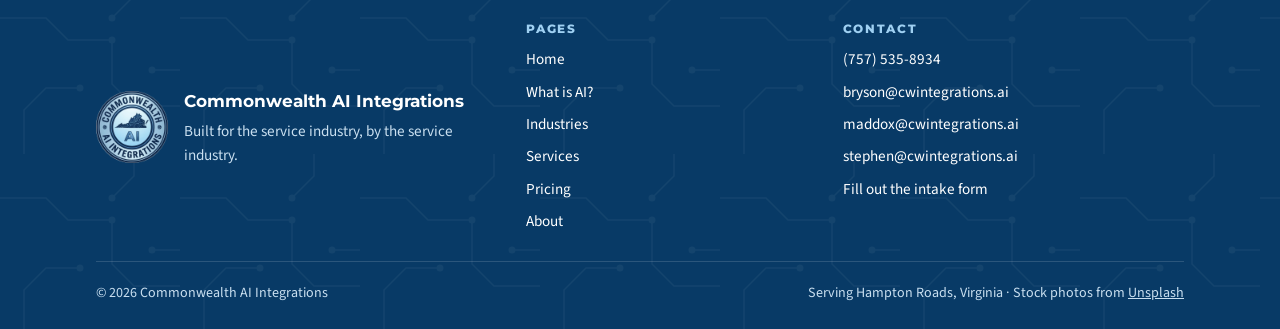
==== commit 970d2121: "Add Bryson and Stephen headshots to the About page Co-Authored-By: Claude Opus 5.5 <noreply@anthropi" ====
--- a/about.html
+++ b/about.html
@@ -42,16 +42,19 @@
       </div>
       <div class="people">
         <div class="person">
+          <img class="headshot" src="bryson.webp" alt="Bryson, co-owner of Commonwealth AI Integrations" width="720" height="960" loading="lazy">
           <span class="role">Co-owner · Sales and operations</span>
           <h3>Bryson</h3>
           <p>Runs Rain Drains, a Virginia drainage contractor. 5 years of hands-on experience running crews, writing estimates, scheduling and taking care of customers.</p>
         </div>
         <div class="person">
+          <div class="headshot headshot-soon"><img src="logo.webp" alt="" width="120" height="120"><span>Photo coming soon</span></div>
           <span class="role">Co-owner · Marketing and technology</span>
           <h3>Maddox</h3>
           <p>A former landscaper who now runs a successful social media business with more than 400,000 followers. He brings 4 years of experience in digital marketing, advertising and automation. He picks the tools, sets them up and trains your team.</p>
         </div>
         <div class="person">
+          <img class="headshot" src="stephen.webp" alt="Stephen, who leads legal, medical and professional services" width="720" height="960" loading="lazy">
           <span class="role">Legal, medical and professional services</span>
           <h3>Stephen</h3>
           <p>Stephen leads our work with law offices, medical practices and other professional service businesses. He's a former Marine and a former police officer with the Norfolk Police Department and in Broward County, Florida. He's working toward his Juris Doctor at Regent University. Over the last two years he has interned at several law offices and seen firsthand how much time gets lost to disorganized files, intake and scheduling. He has experience using AI to streamline legal and other service business processes.</p>
@@ -172,7 +175,7 @@
     </div>
         <form id="lead" name="intake" method="POST" novalidate>
           <input type="hidden" id="f-drains" name="time_drains" value="">
-          <p hidden><label>Leave this empty <input name="_gotcha" tabindex="-1" autocomplete="off"></label></p>
+          <p hidden><label>Leave this empty <input name="_honey" tabindex="-1" autocomplete="off"></label></p>
           <div class="field"><label for="f-goal">What's your main goal right now?</label>
             <select id="f-goal" name="primary_goal" required>
               <option value="">Choose one</option>
@@ -196,6 +199,8 @@
               <option value="Other">Other</option>
             </select></div>
           <input type="hidden" name="_subject" id="f-subject" value="New intake form">
+          <input type="hidden" name="_template" value="table">
+          <input type="hidden" name="_captcha" value="false">
           <input type="hidden" name="page" id="f-page" value="">
           <div class="row">
             <div class="field"><label for="f-name">Your name</label><input id="f-name" name="name" autocomplete="name" required></div>
--- a/styles.css
+++ b/styles.css
@@ -429,3 +429,8 @@
 .foot-base a{color:inherit}
 .hero-photo>img:first-child,.wide-photo img,.ind-thumb{height:auto}
 .ind-thumb{max-width:none}
+
+/* Headshots */
+.person .headshot{display:block;width:100%;max-width:none;height:auto;aspect-ratio:4/5;object-fit:cover;object-position:50% 25%;border-radius:14px;margin-bottom:10px;box-shadow:0 14px 30px rgba(11,40,70,.15)}
+.headshot-soon{display:flex!important;flex-direction:column;align-items:center;justify-content:center;gap:12px;background:var(--sky);border:1px dashed var(--line);box-shadow:none!important;color:var(--muted);font-size:.9rem}
+.headshot-soon img{width:96px;height:96px;opacity:.9}
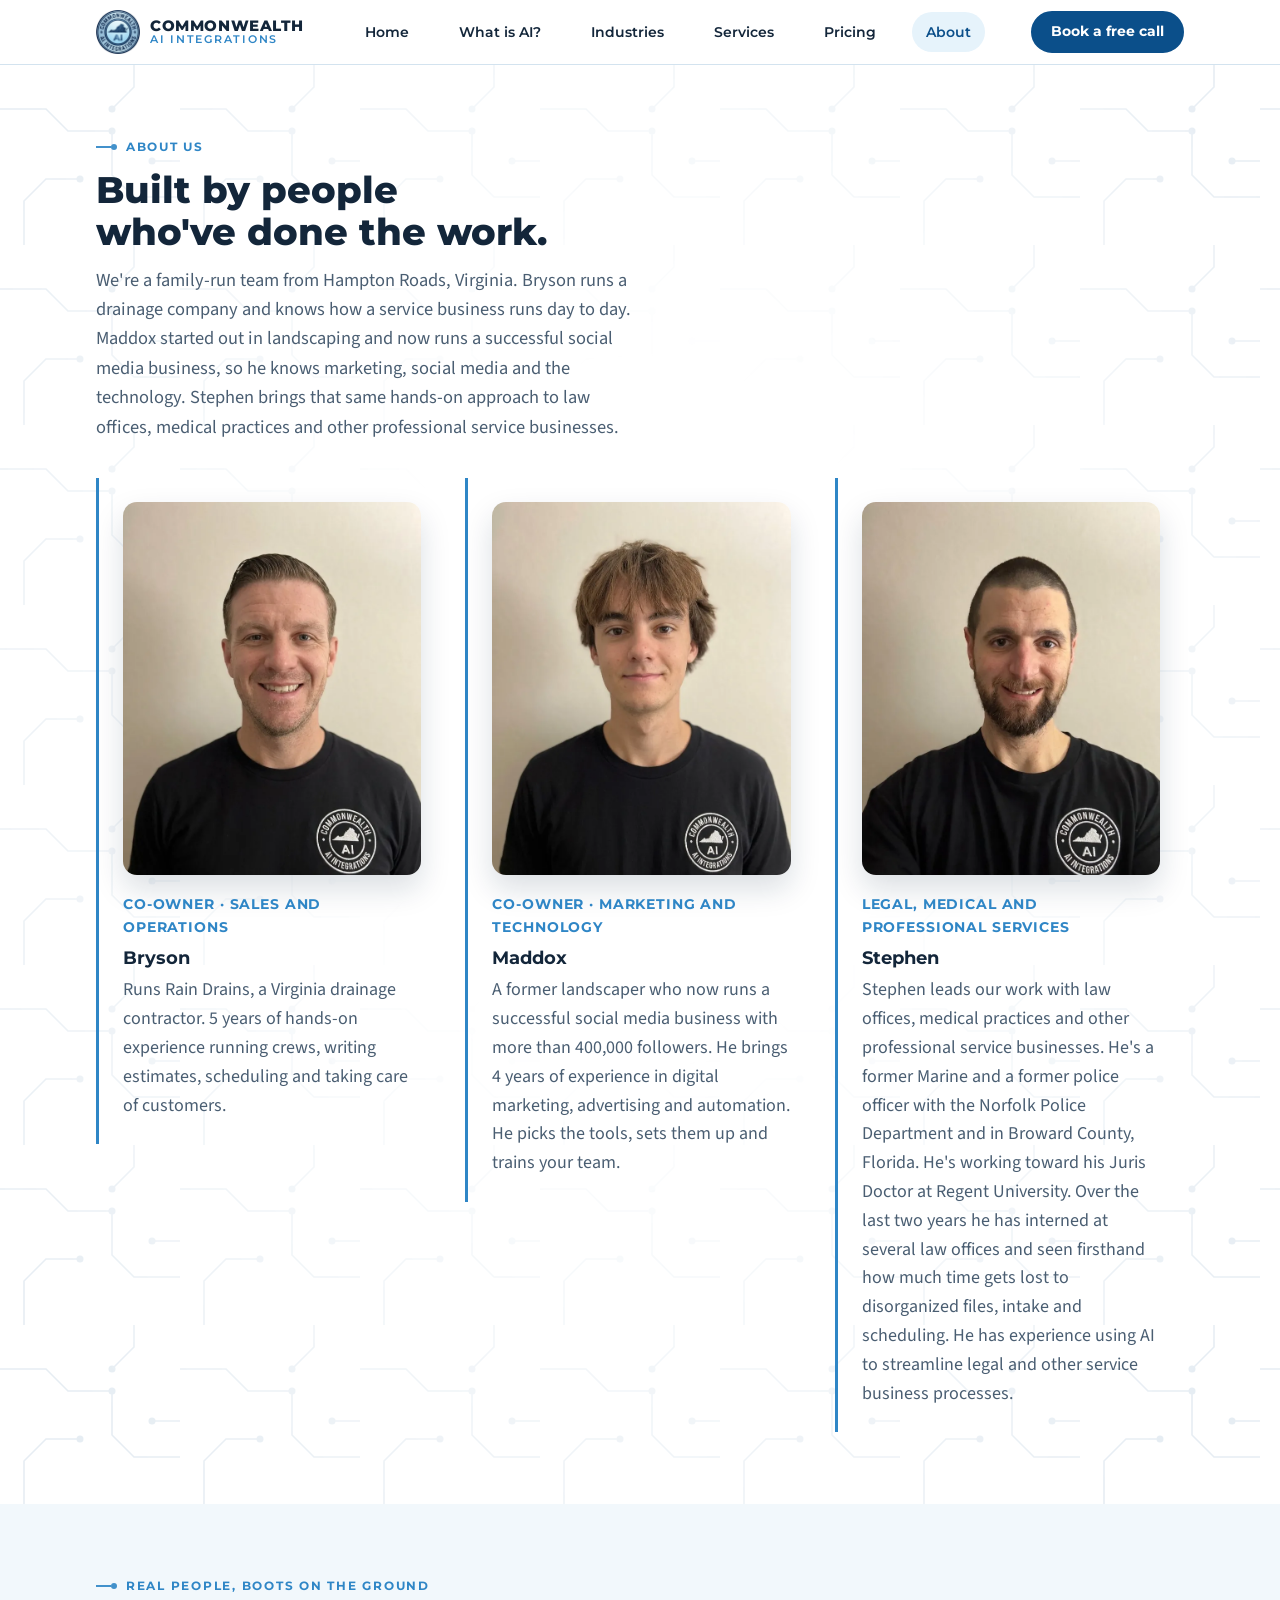
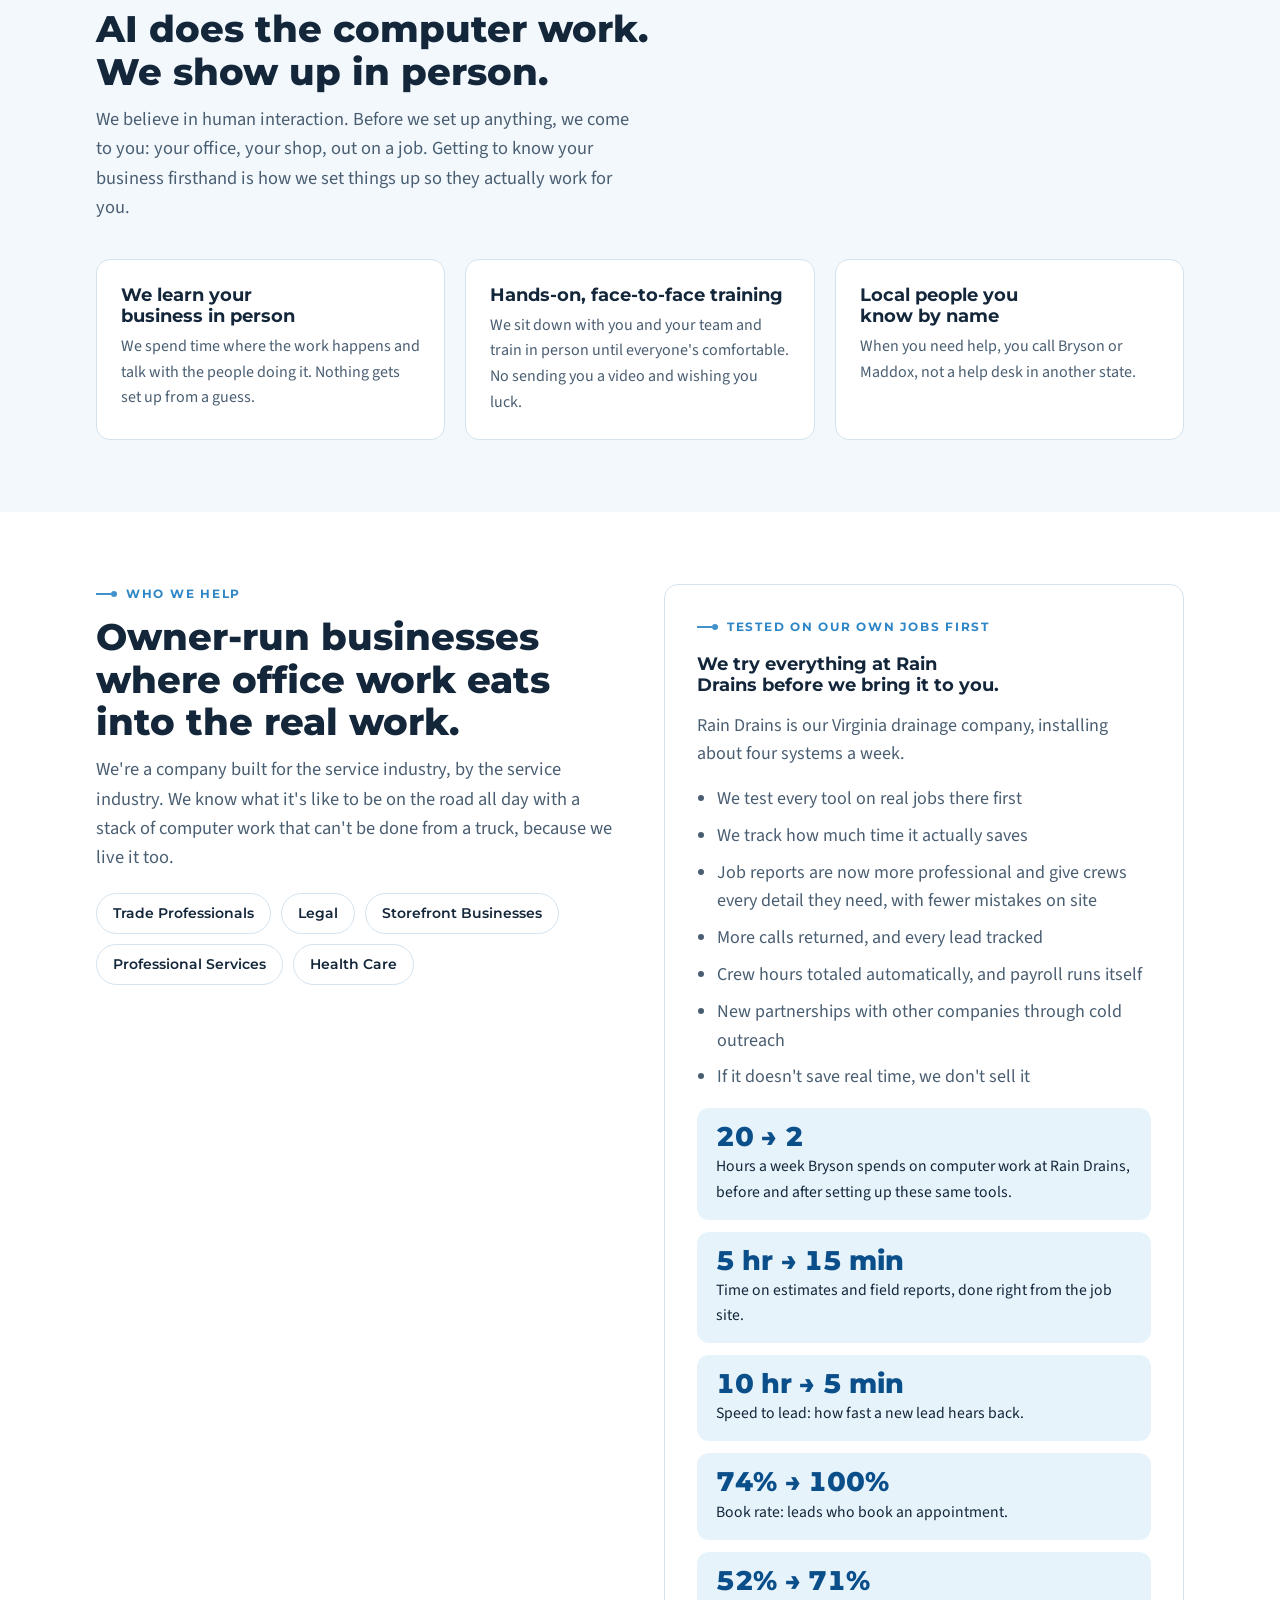
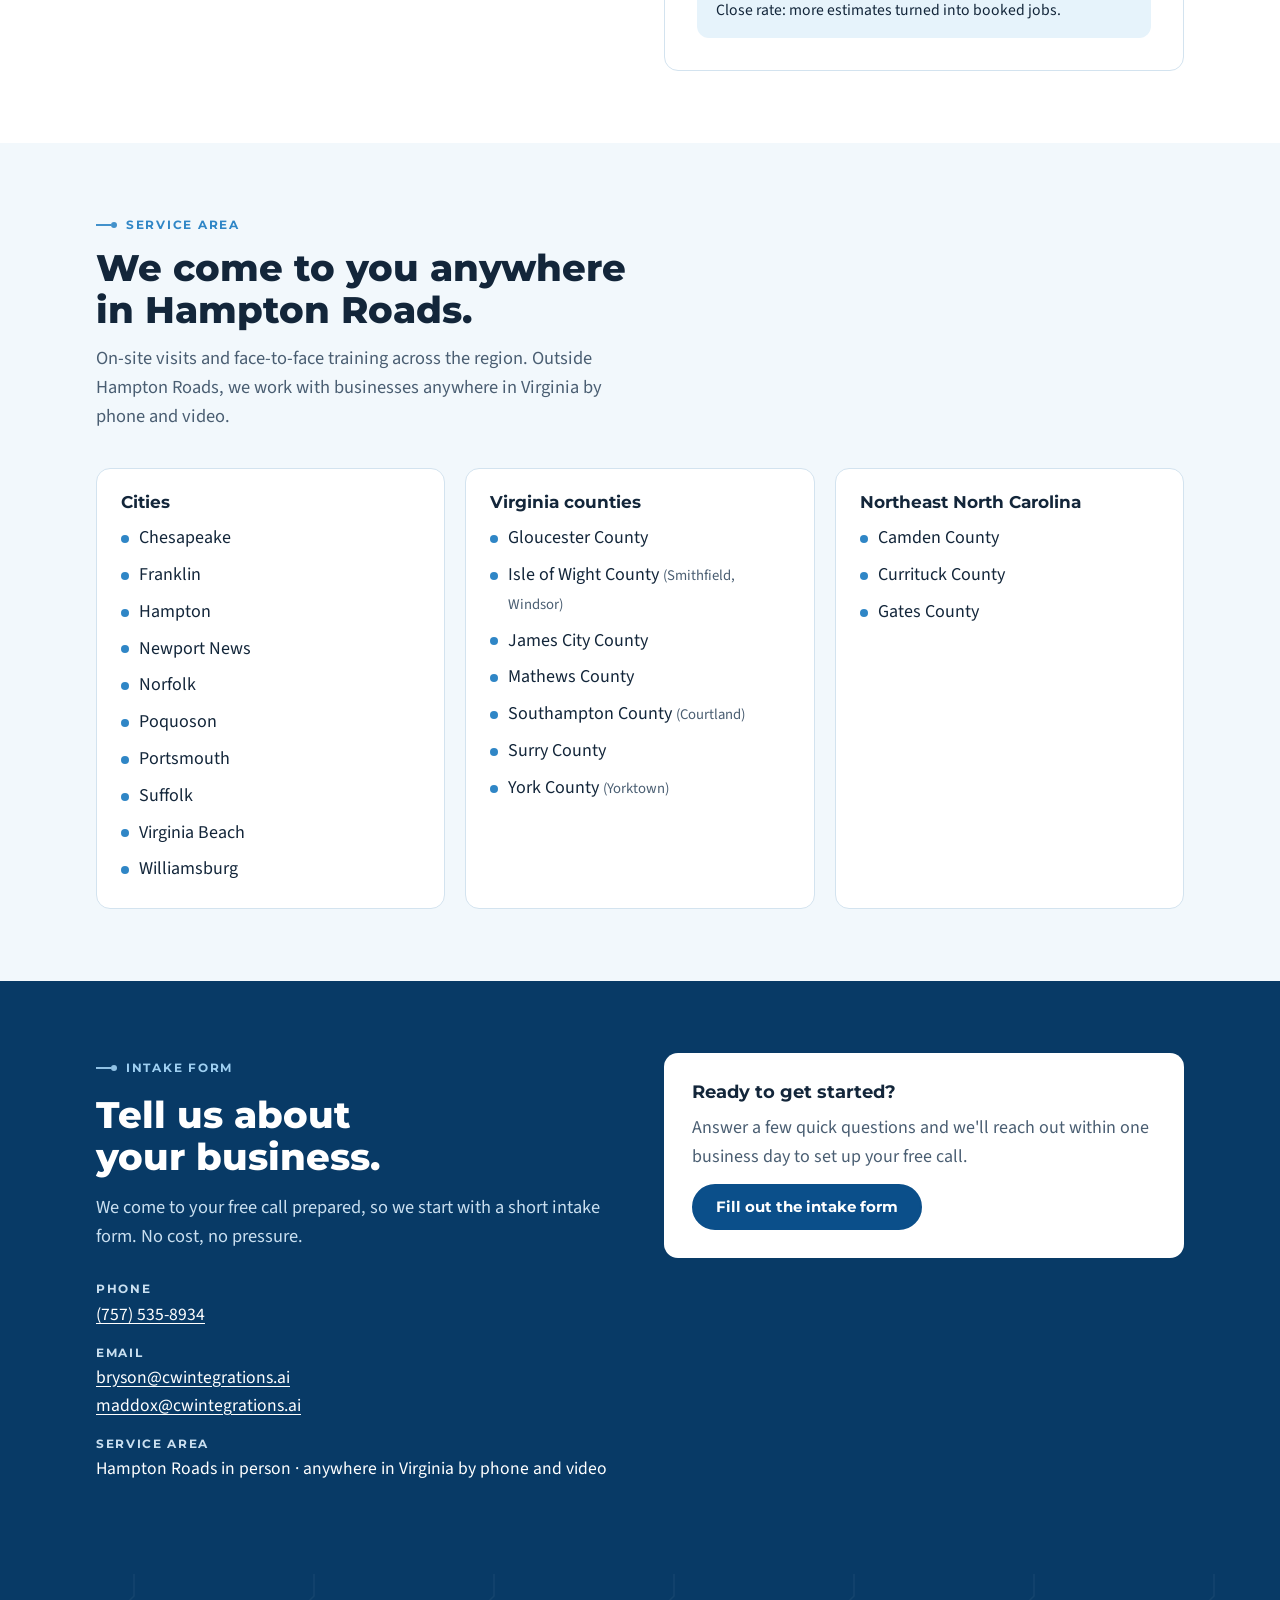
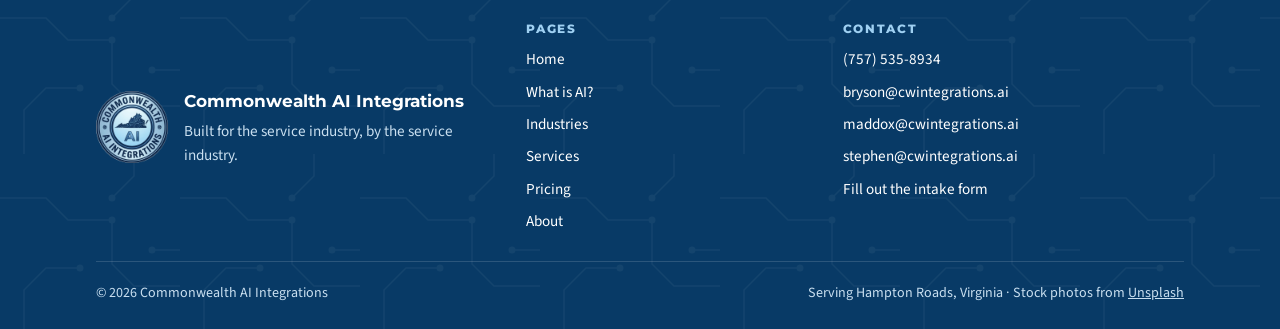
==== commit f223540e: "Add Maddox headshot to the About page Co-Authored-By: Claude Opus 5.5 <noreply@anthropic.com> Claude" ====
--- a/about.html
+++ b/about.html
@@ -48,7 +48,7 @@
           <p>Runs Rain Drains, a Virginia drainage contractor. 5 years of hands-on experience running crews, writing estimates, scheduling and taking care of customers.</p>
         </div>
         <div class="person">
-          <div class="headshot headshot-soon"><img src="logo.webp" alt="" width="120" height="120"><span>Photo coming soon</span></div>
+          <img class="headshot" src="maddox.webp" alt="Maddox, co-owner of Commonwealth AI Integrations" width="720" height="960" loading="lazy">
           <span class="role">Co-owner · Marketing and technology</span>
           <h3>Maddox</h3>
           <p>A former landscaper who now runs a successful social media business with more than 400,000 followers. He brings 4 years of experience in digital marketing, advertising and automation. He picks the tools, sets them up and trains your team.</p>
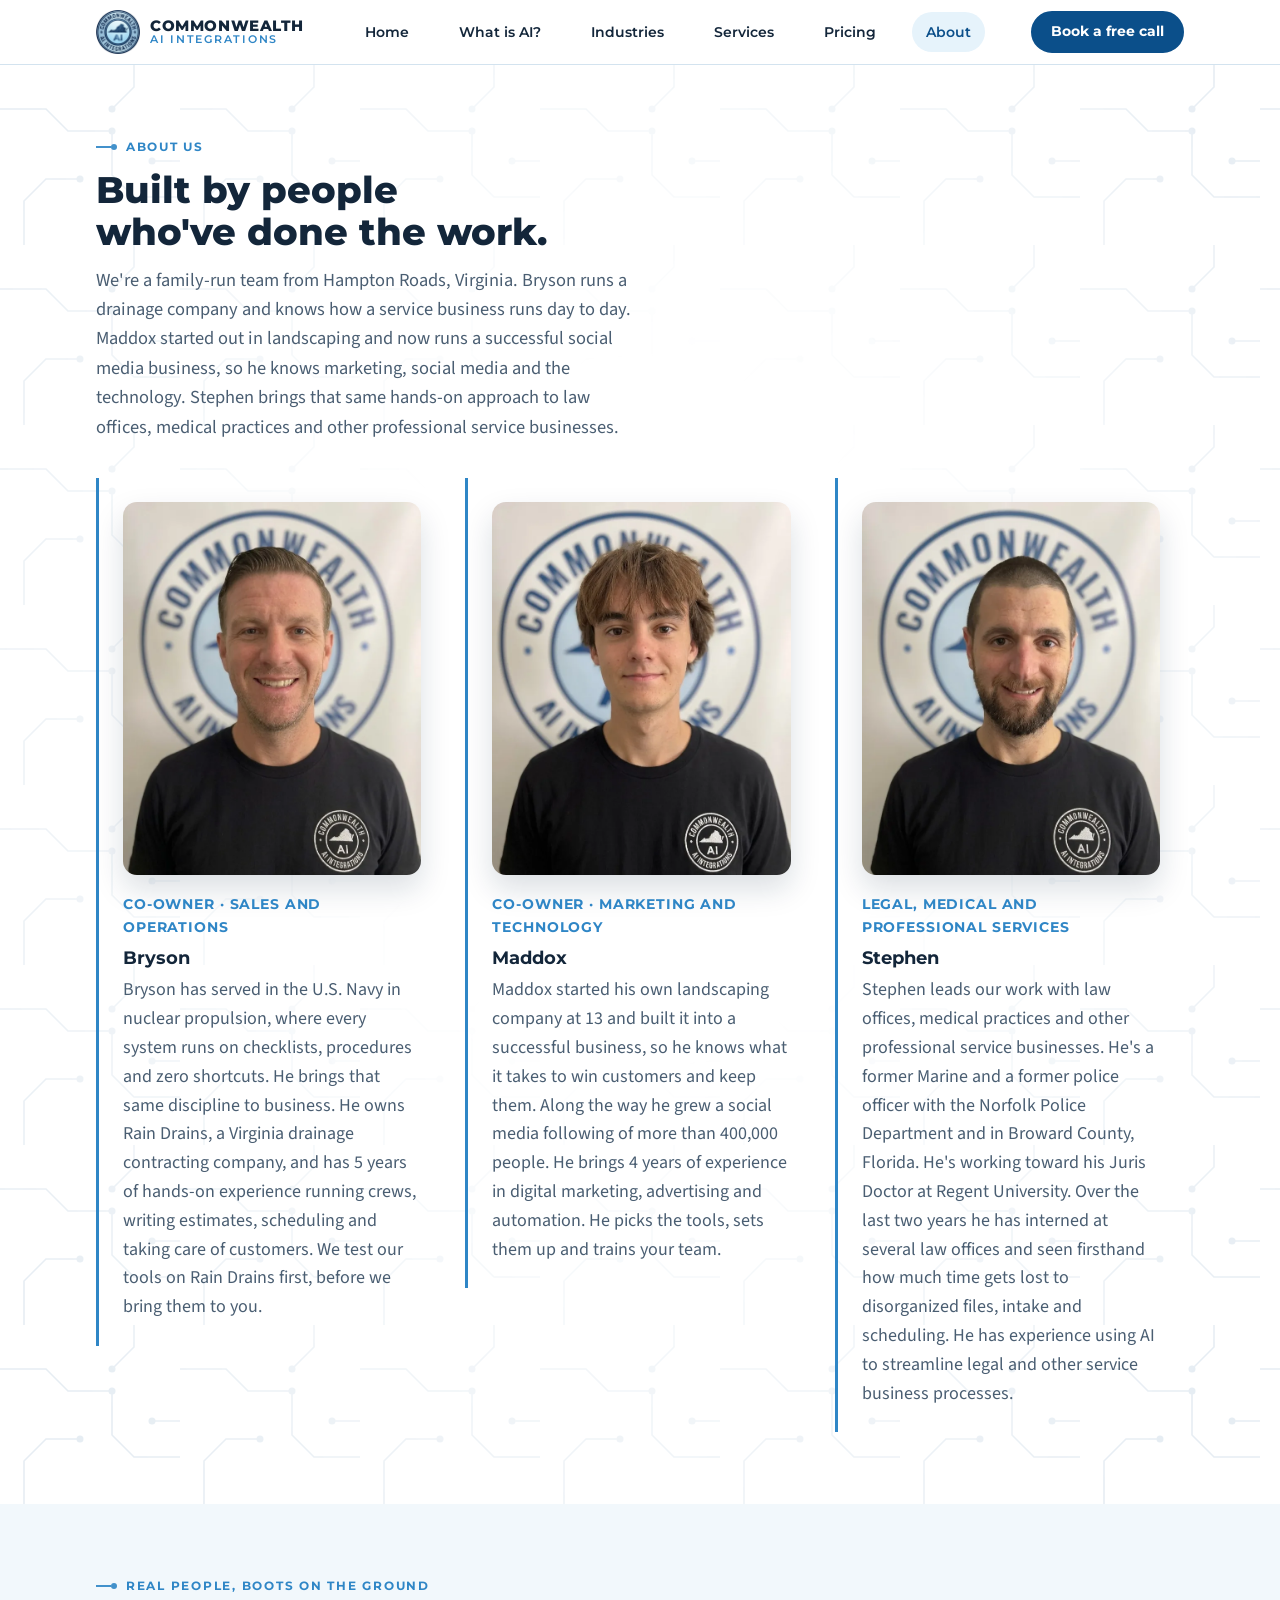
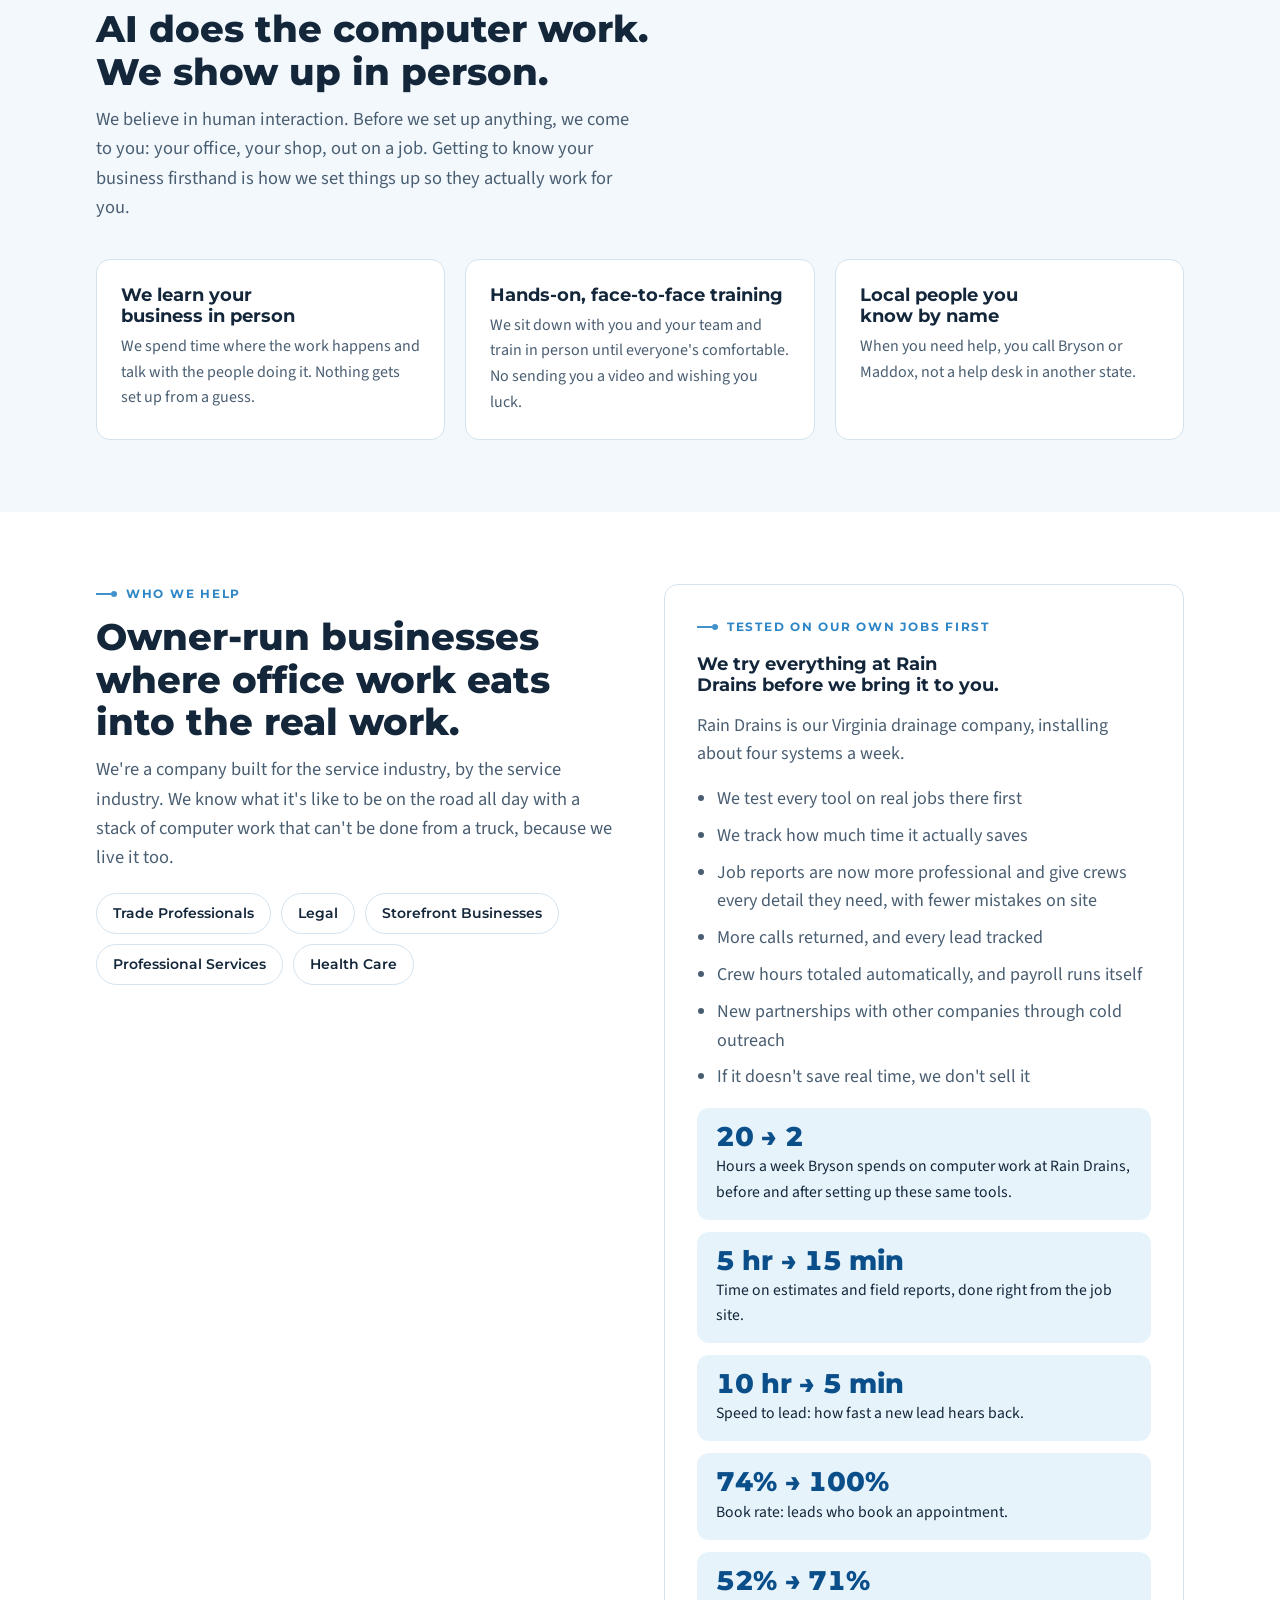
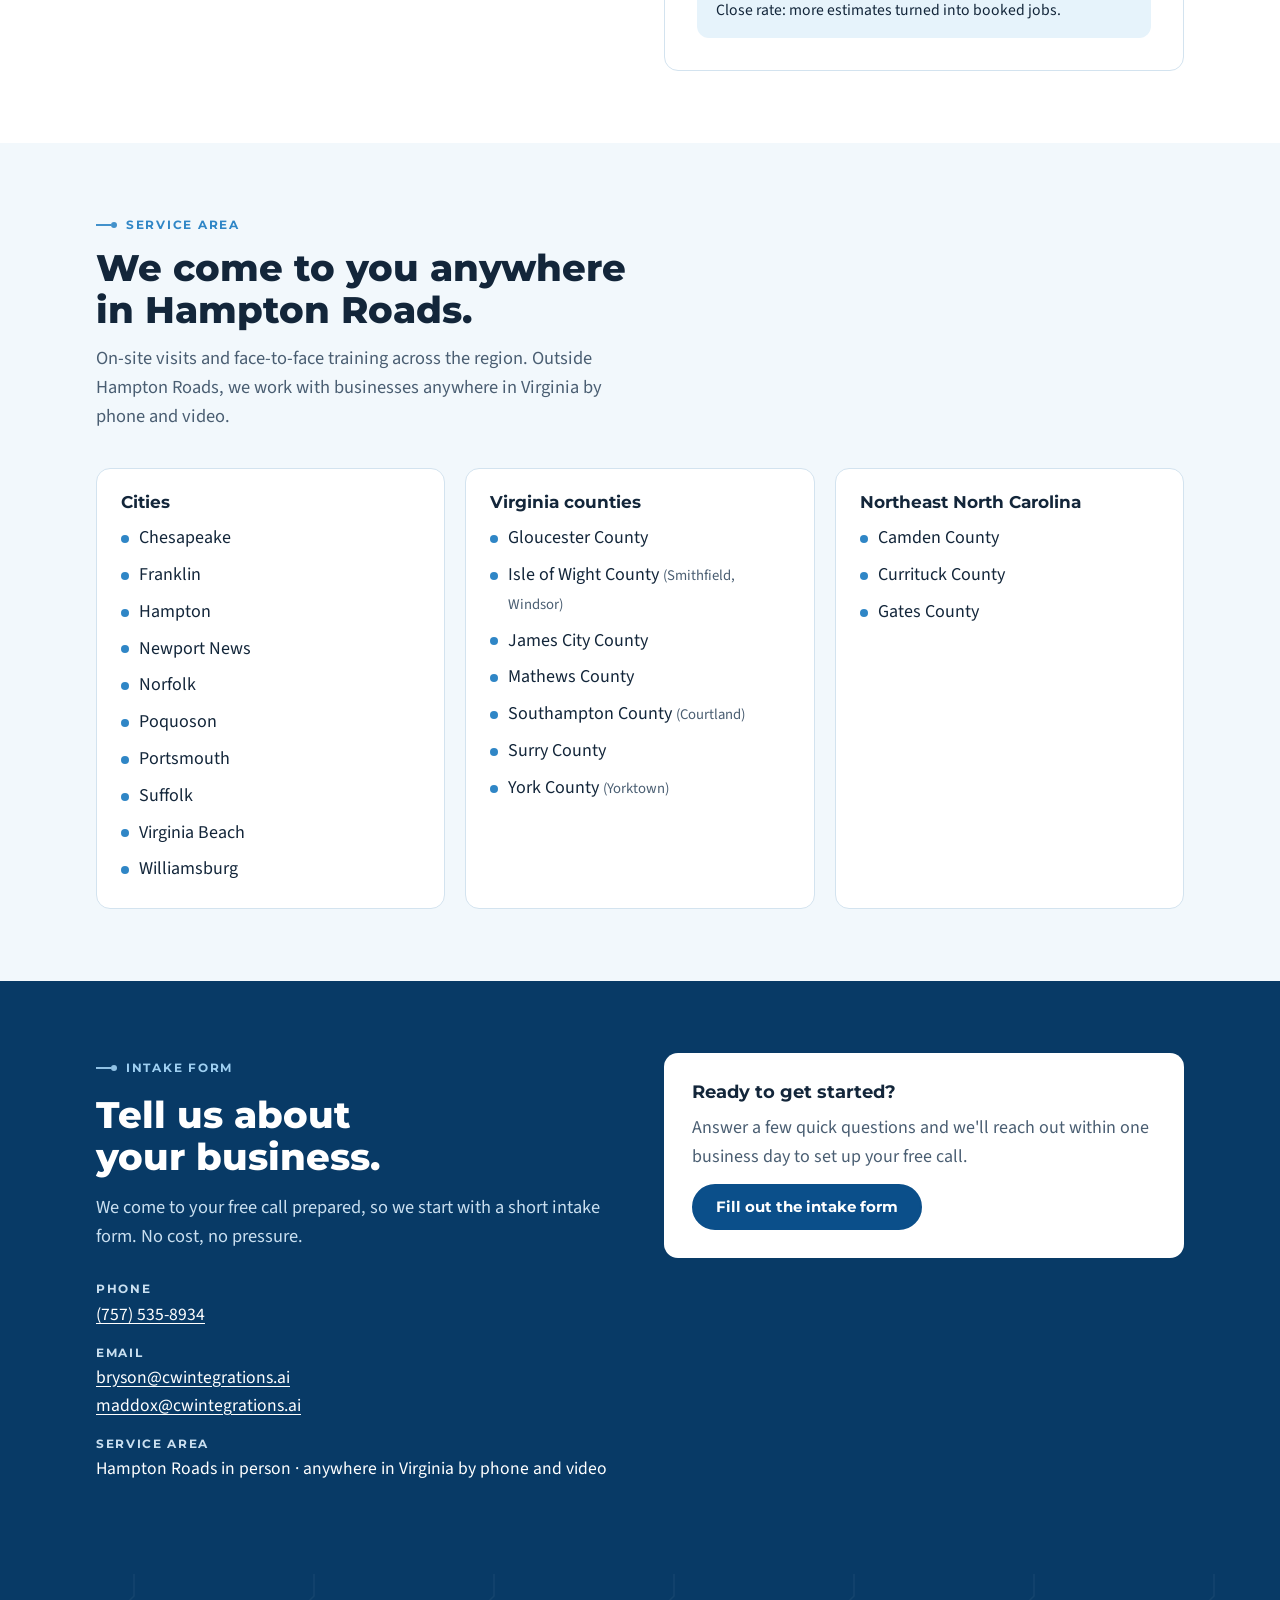
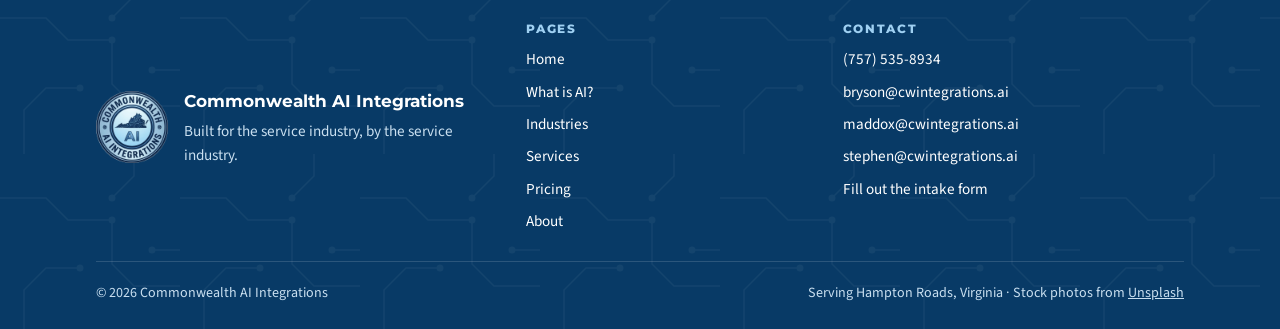
==== commit fd164625: "Extend Bryson and Maddox bios Co-Authored-By: Claude Opus 5.5 <noreply@anthropic.com> Claude-Session" ====
--- a/about.html
+++ b/about.html
@@ -45,13 +45,13 @@
           <img class="headshot" src="bryson.webp" alt="Bryson, co-owner of Commonwealth AI Integrations" width="720" height="960" loading="lazy">
           <span class="role">Co-owner · Sales and operations</span>
           <h3>Bryson</h3>
-          <p>Runs Rain Drains, a Virginia drainage contractor. 5 years of hands-on experience running crews, writing estimates, scheduling and taking care of customers.</p>
+          <p>Bryson has served in the U.S. Navy in nuclear propulsion, where every system runs on checklists, procedures and zero shortcuts. He brings that same discipline to business. He owns Rain Drains, a Virginia drainage contracting company, and has 5 years of hands-on experience running crews, writing estimates, scheduling and taking care of customers. We test our tools on Rain Drains first, before we bring them to you.</p>
         </div>
         <div class="person">
           <img class="headshot" src="maddox.webp" alt="Maddox, co-owner of Commonwealth AI Integrations" width="720" height="960" loading="lazy">
           <span class="role">Co-owner · Marketing and technology</span>
           <h3>Maddox</h3>
-          <p>A former landscaper who now runs a successful social media business with more than 400,000 followers. He brings 4 years of experience in digital marketing, advertising and automation. He picks the tools, sets them up and trains your team.</p>
+          <p>Maddox started his own landscaping company at 13 and built it into a successful business, so he knows what it takes to win customers and keep them. Along the way he grew a social media following of more than 400,000 people. He brings 4 years of experience in digital marketing, advertising and automation. He picks the tools, sets them up and trains your team.</p>
         </div>
         <div class="person">
           <img class="headshot" src="stephen.webp" alt="Stephen, who leads legal, medical and professional services" width="720" height="960" loading="lazy">
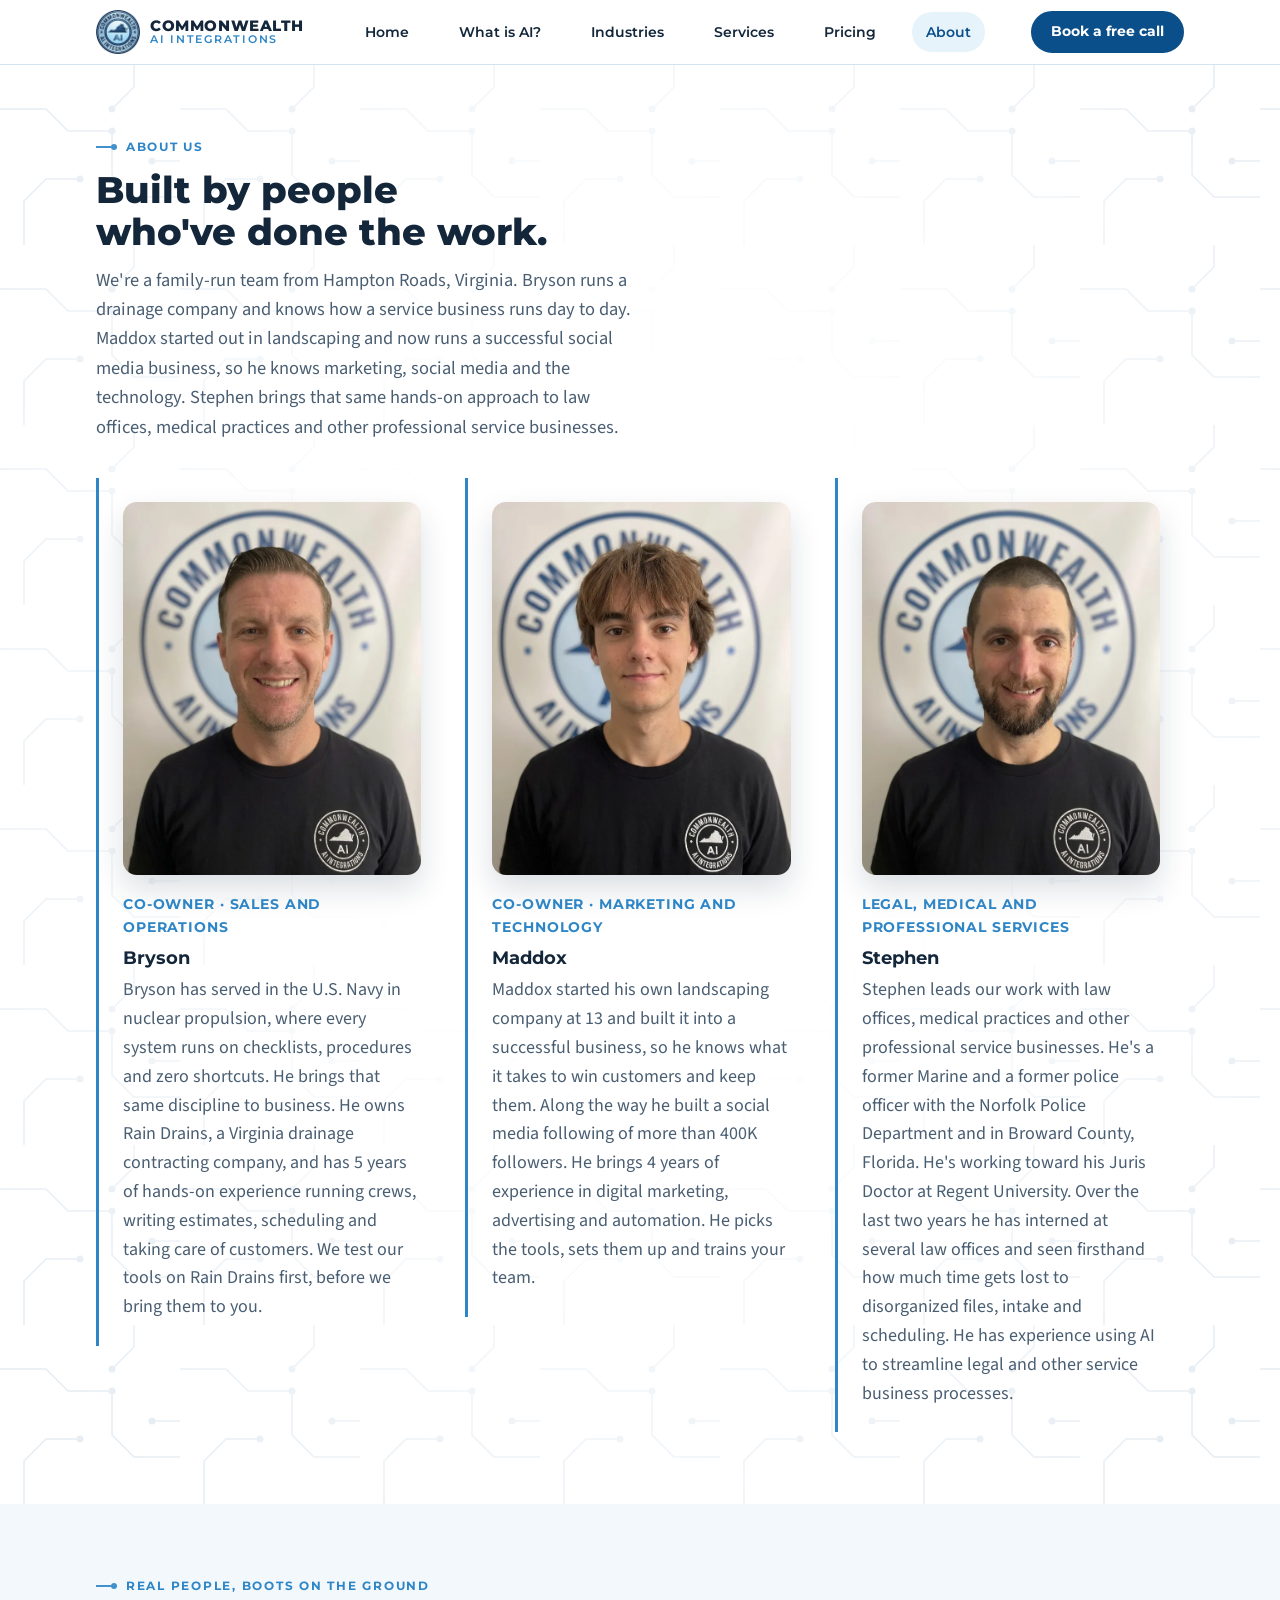
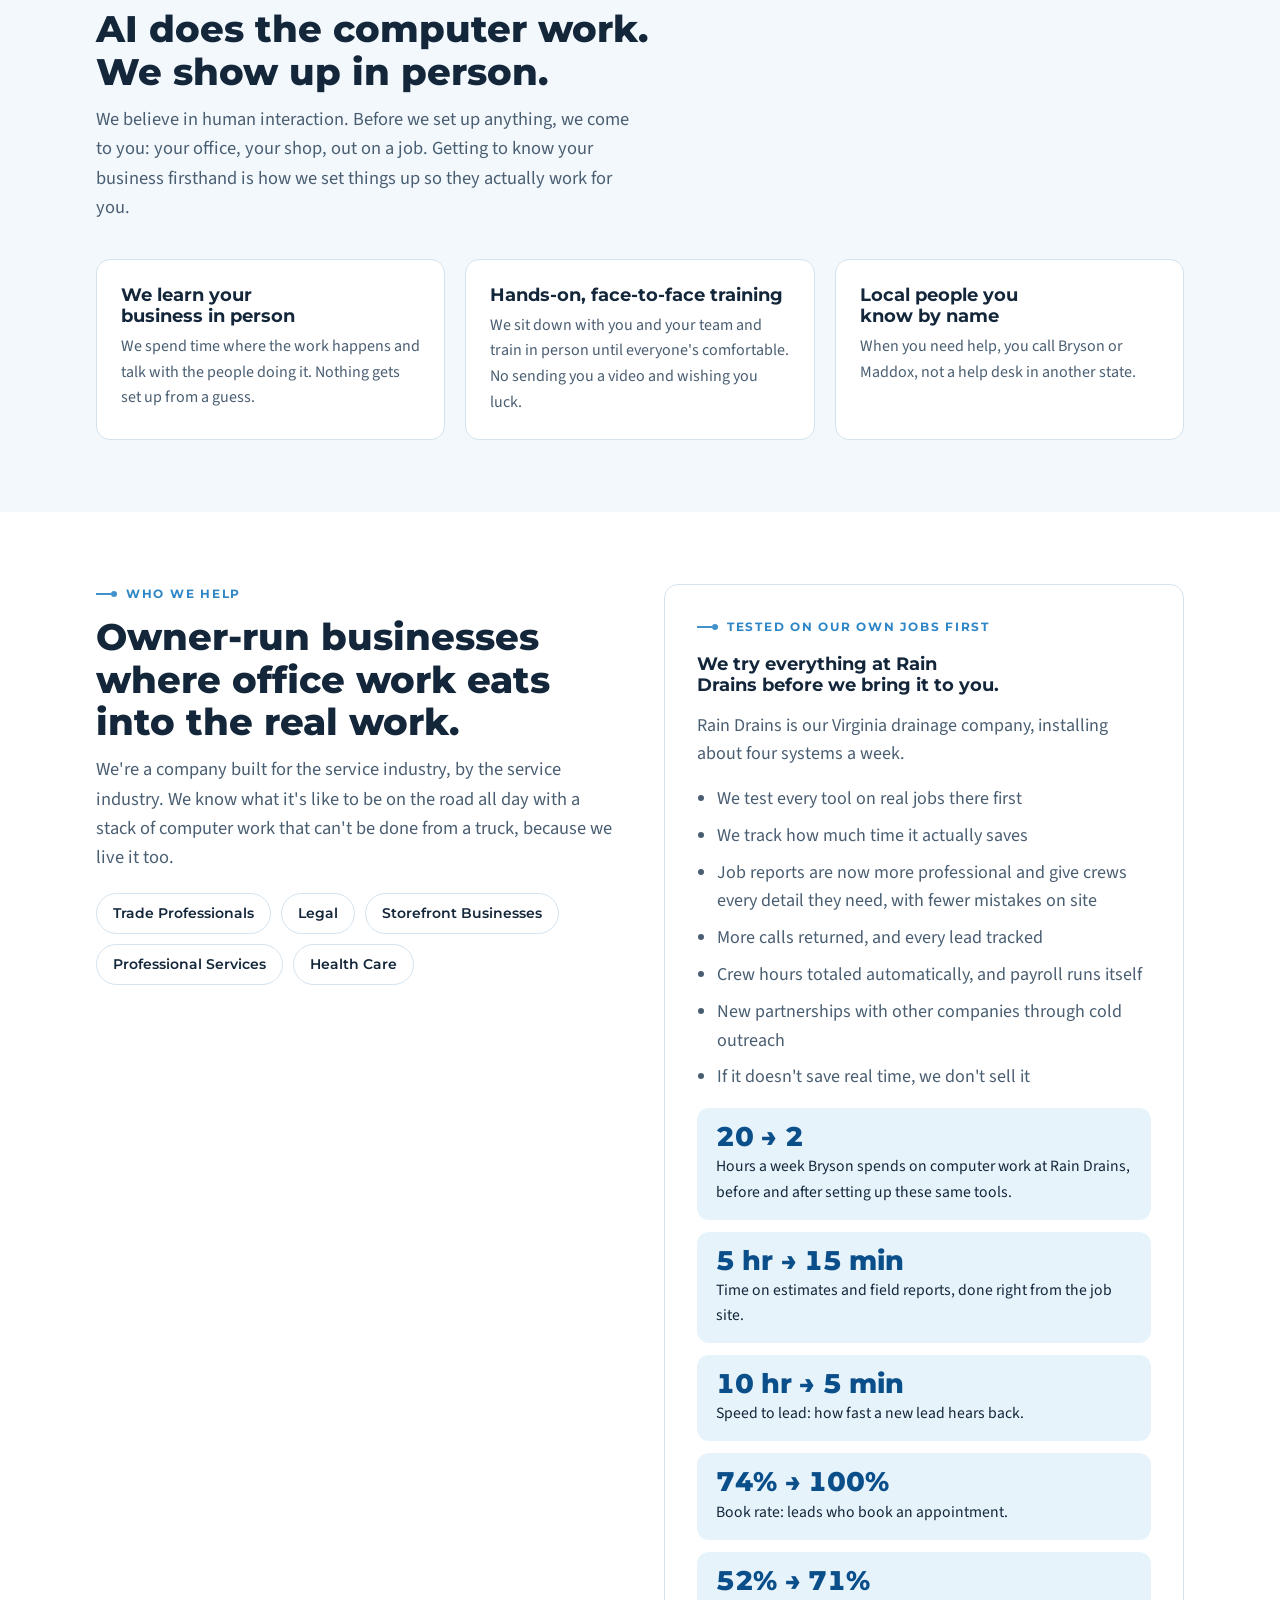
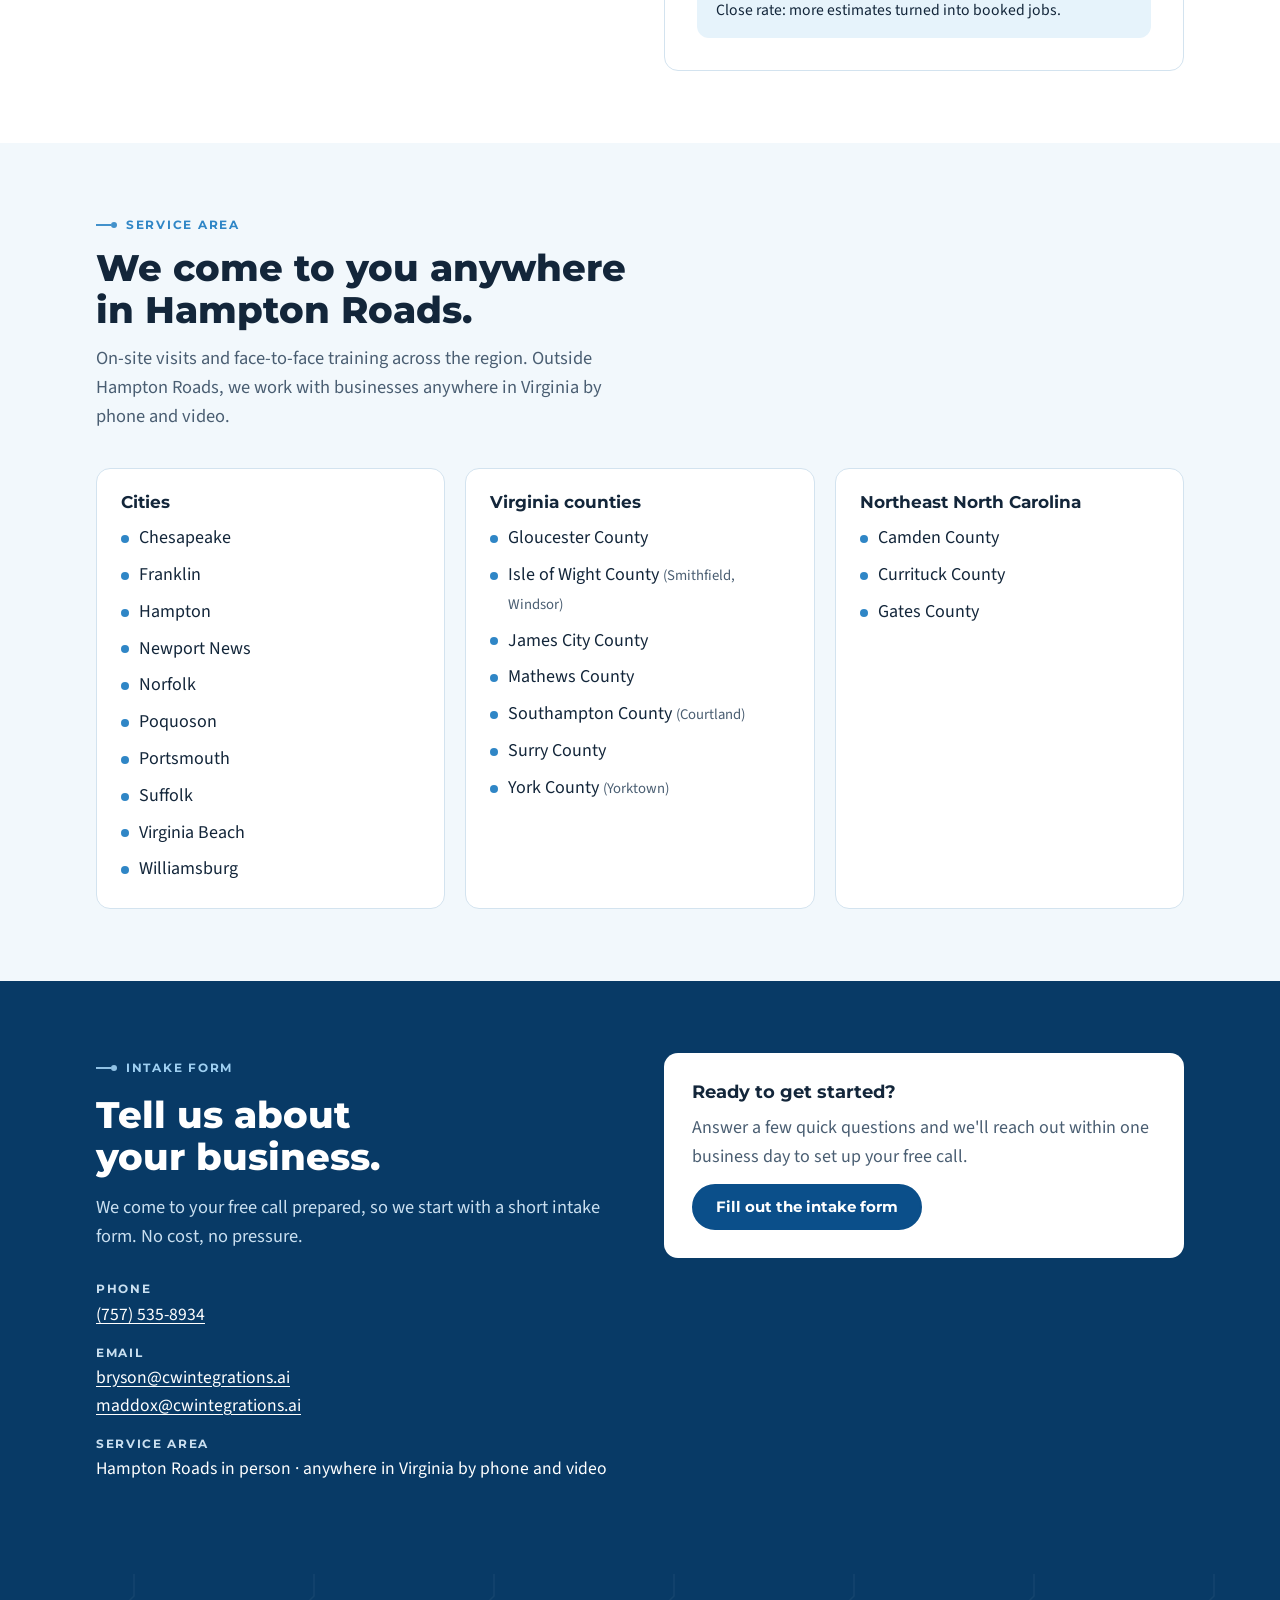
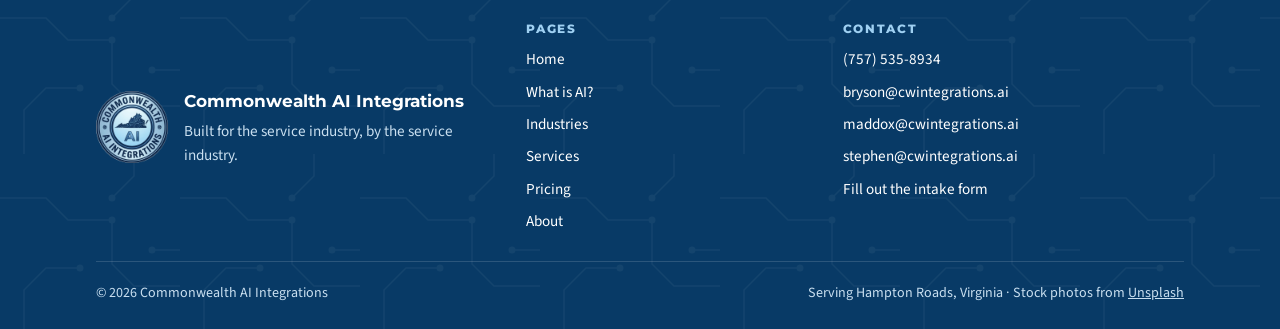
==== commit 840fd2cf: "Maddox bio: more than 400K followers Co-Authored-By: Claude Opus 5.5 <noreply@anthropic.com> Claude-" ====
--- a/about.html
+++ b/about.html
@@ -51,7 +51,7 @@
           <img class="headshot" src="maddox.webp" alt="Maddox, co-owner of Commonwealth AI Integrations" width="720" height="960" loading="lazy">
           <span class="role">Co-owner · Marketing and technology</span>
           <h3>Maddox</h3>
-          <p>Maddox started his own landscaping company at 13 and built it into a successful business, so he knows what it takes to win customers and keep them. Along the way he grew a social media following of more than 400,000 people. He brings 4 years of experience in digital marketing, advertising and automation. He picks the tools, sets them up and trains your team.</p>
+          <p>Maddox started his own landscaping company at 13 and built it into a successful business, so he knows what it takes to win customers and keep them. Along the way he built a social media following of more than 400K followers. He brings 4 years of experience in digital marketing, advertising and automation. He picks the tools, sets them up and trains your team.</p>
         </div>
         <div class="person">
           <img class="headshot" src="stephen.webp" alt="Stephen, who leads legal, medical and professional services" width="720" height="960" loading="lazy">
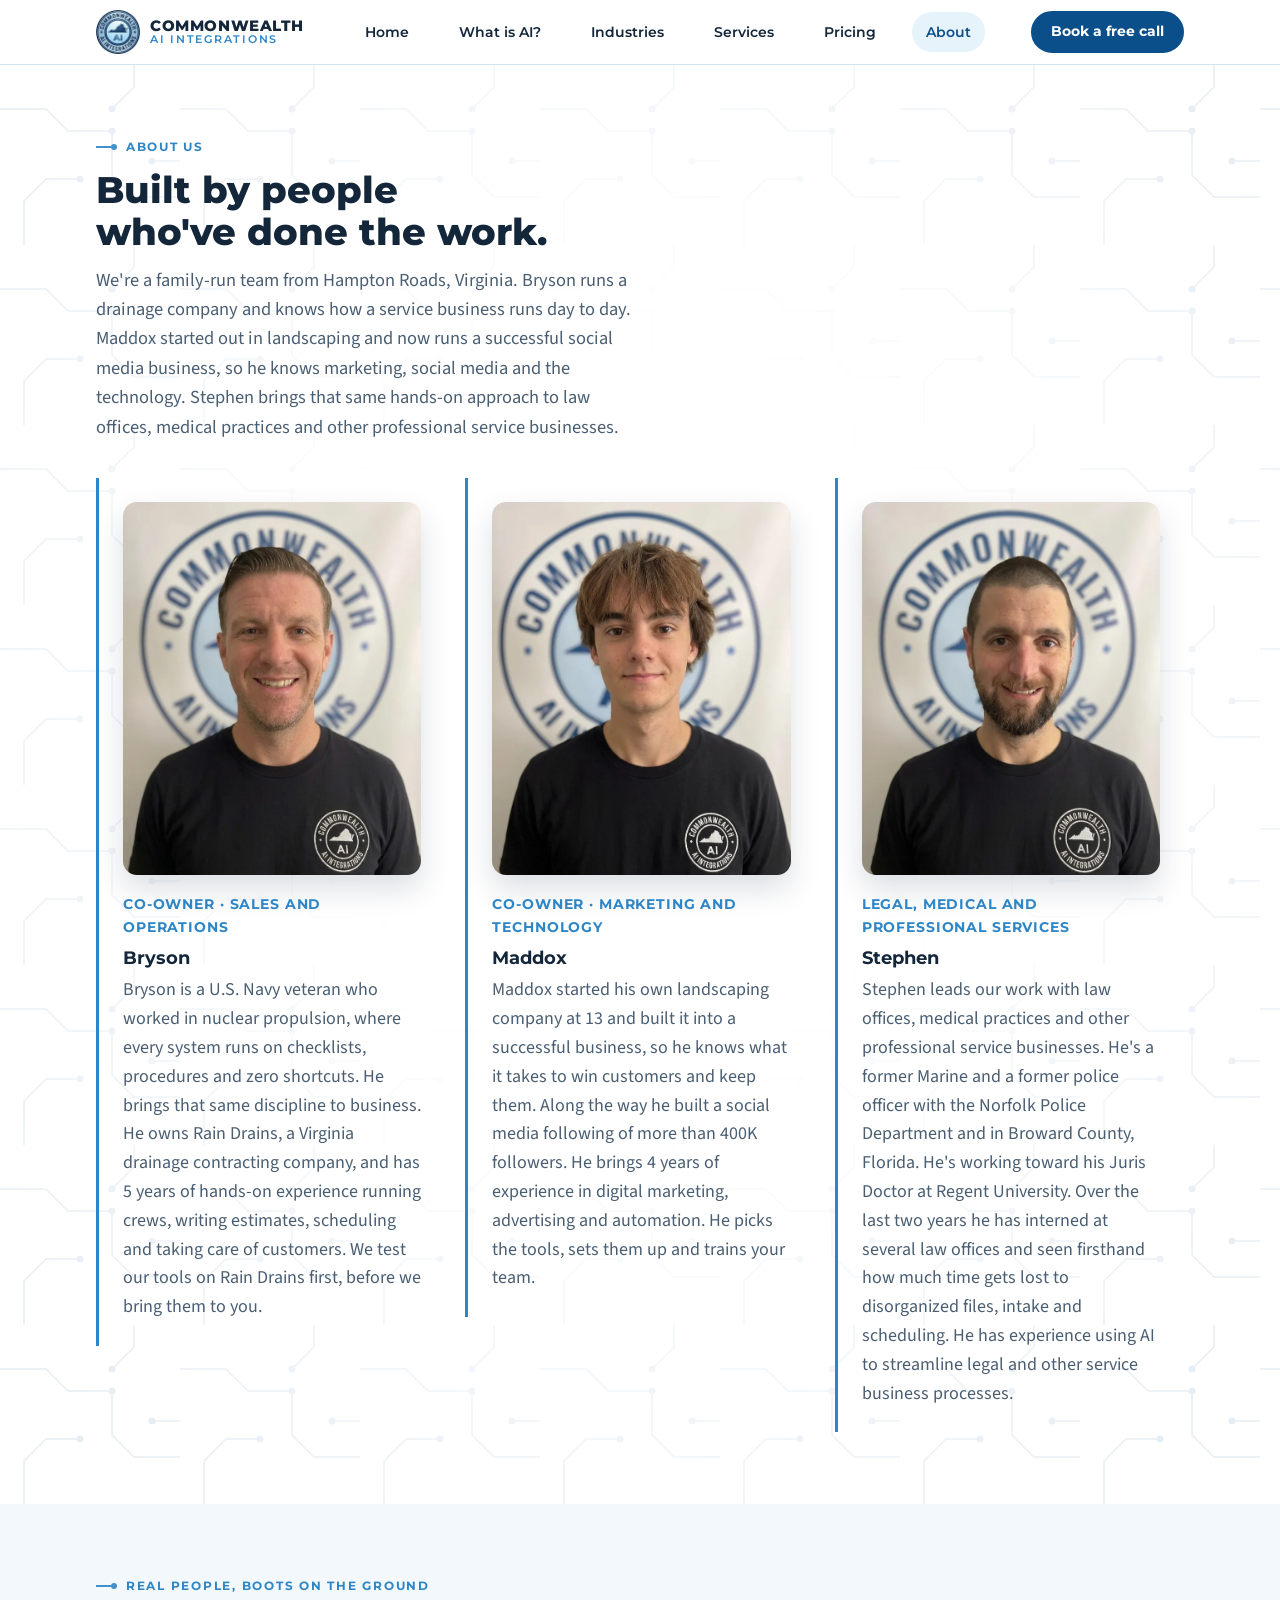
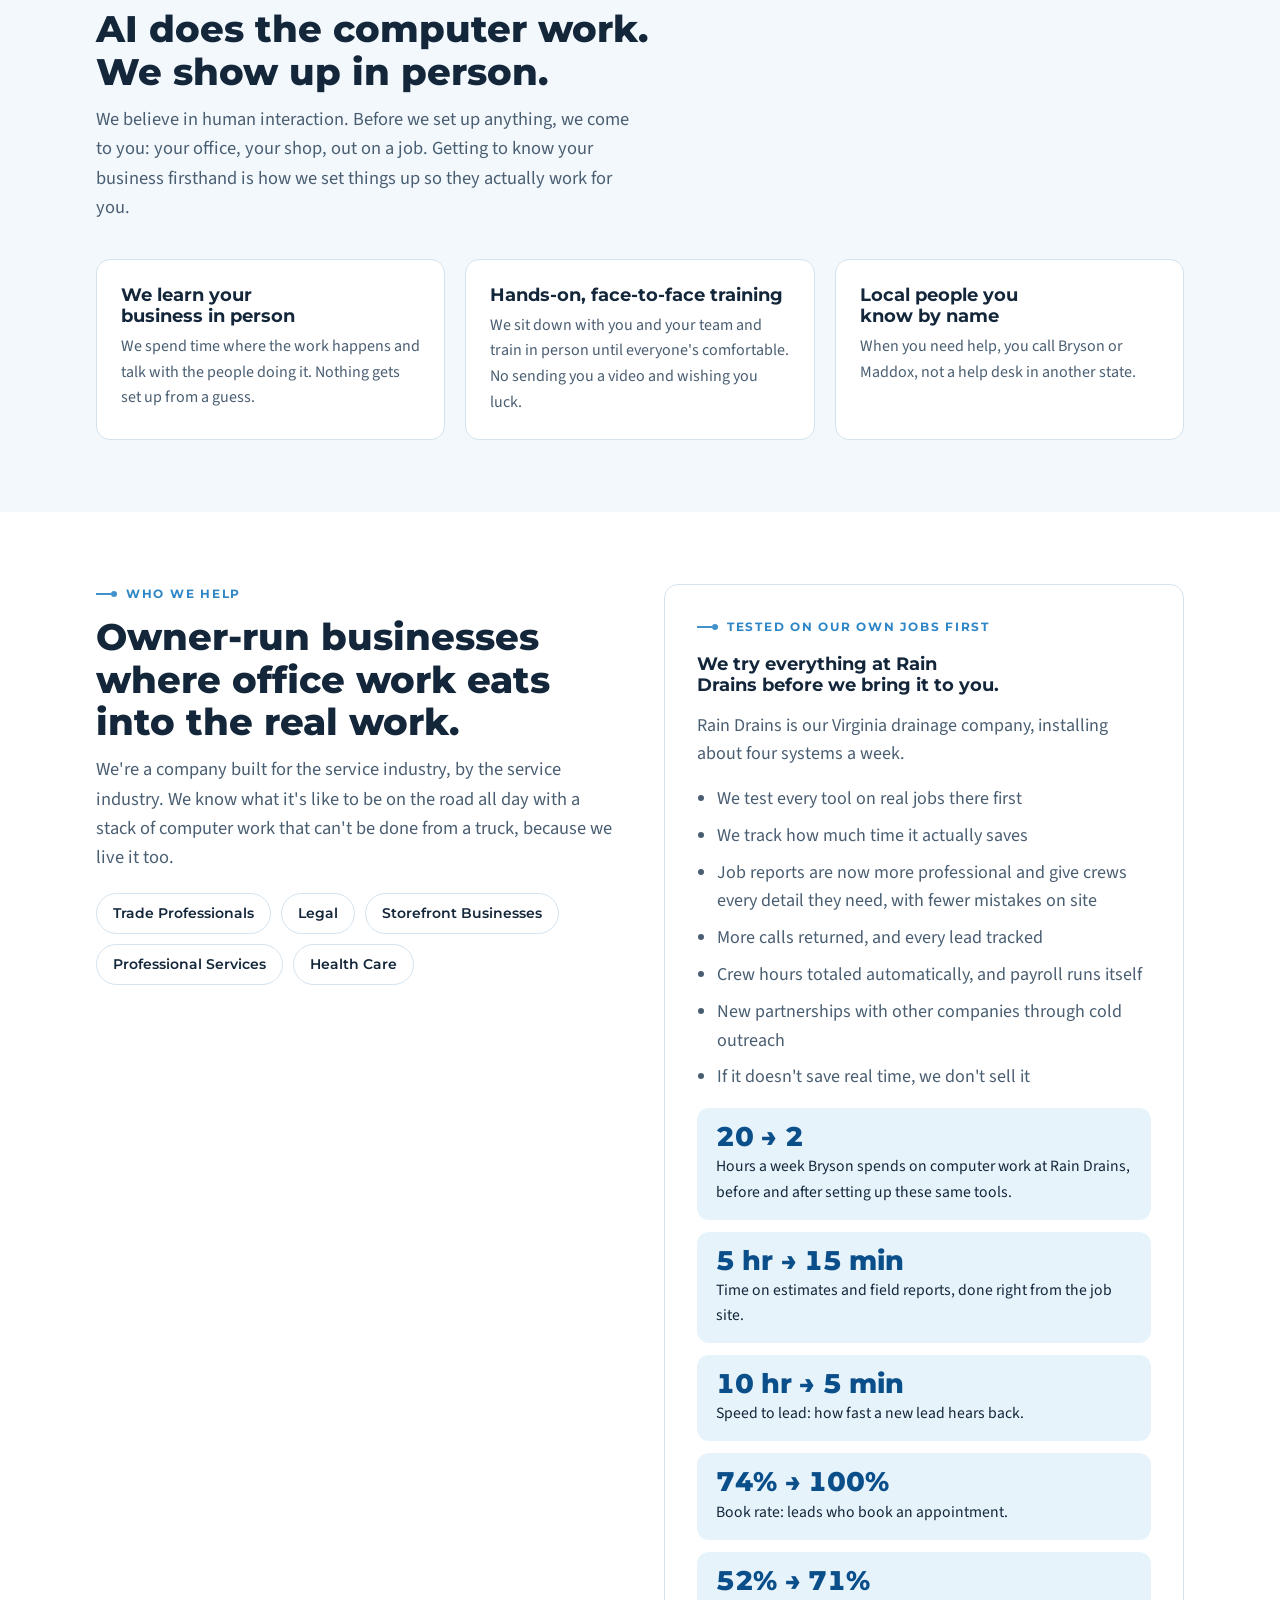
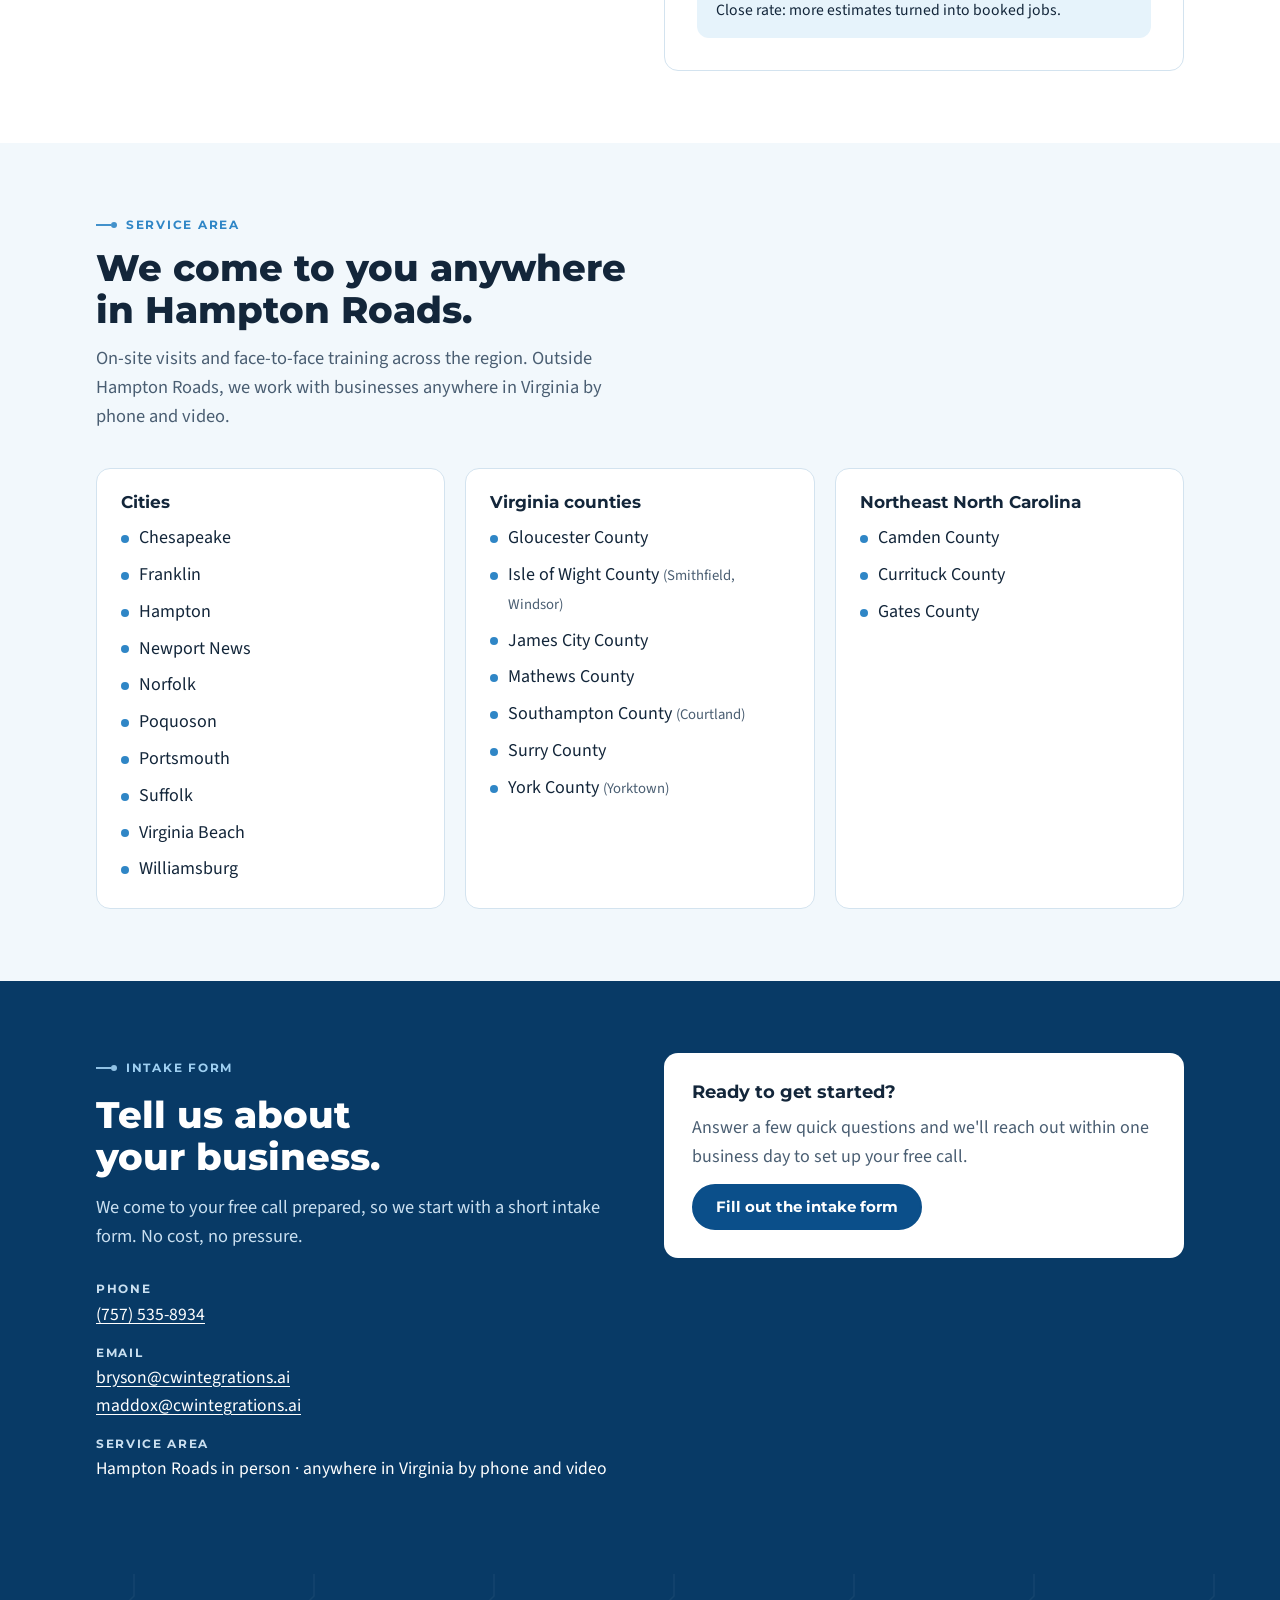
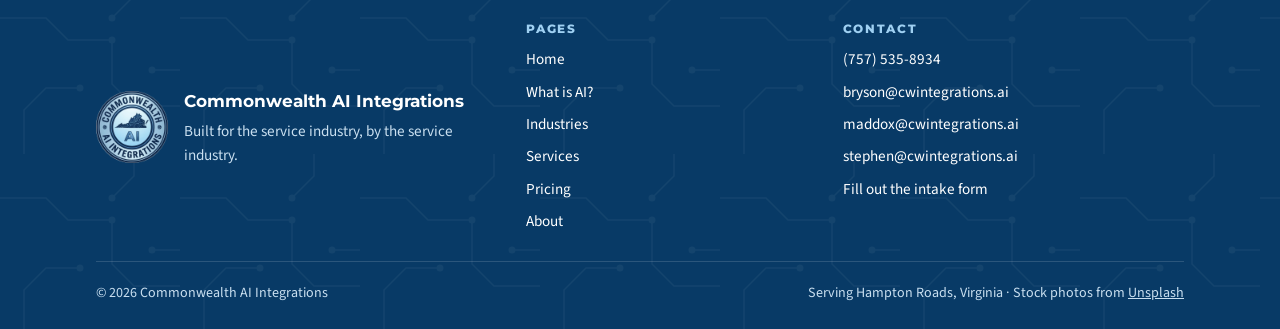
==== commit e0d2db60: "Bryson bio: Navy veteran Co-Authored-By: Claude Opus 5.5 <noreply@anthropic.com> Claude-Session: htt" ====
--- a/about.html
+++ b/about.html
@@ -45,7 +45,7 @@
           <img class="headshot" src="bryson.webp" alt="Bryson, co-owner of Commonwealth AI Integrations" width="720" height="960" loading="lazy">
           <span class="role">Co-owner · Sales and operations</span>
           <h3>Bryson</h3>
-          <p>Bryson has served in the U.S. Navy in nuclear propulsion, where every system runs on checklists, procedures and zero shortcuts. He brings that same discipline to business. He owns Rain Drains, a Virginia drainage contracting company, and has 5 years of hands-on experience running crews, writing estimates, scheduling and taking care of customers. We test our tools on Rain Drains first, before we bring them to you.</p>
+          <p>Bryson is a U.S. Navy veteran who worked in nuclear propulsion, where every system runs on checklists, procedures and zero shortcuts. He brings that same discipline to business. He owns Rain Drains, a Virginia drainage contracting company, and has 5 years of hands-on experience running crews, writing estimates, scheduling and taking care of customers. We test our tools on Rain Drains first, before we bring them to you.</p>
         </div>
         <div class="person">
           <img class="headshot" src="maddox.webp" alt="Maddox, co-owner of Commonwealth AI Integrations" width="720" height="960" loading="lazy">
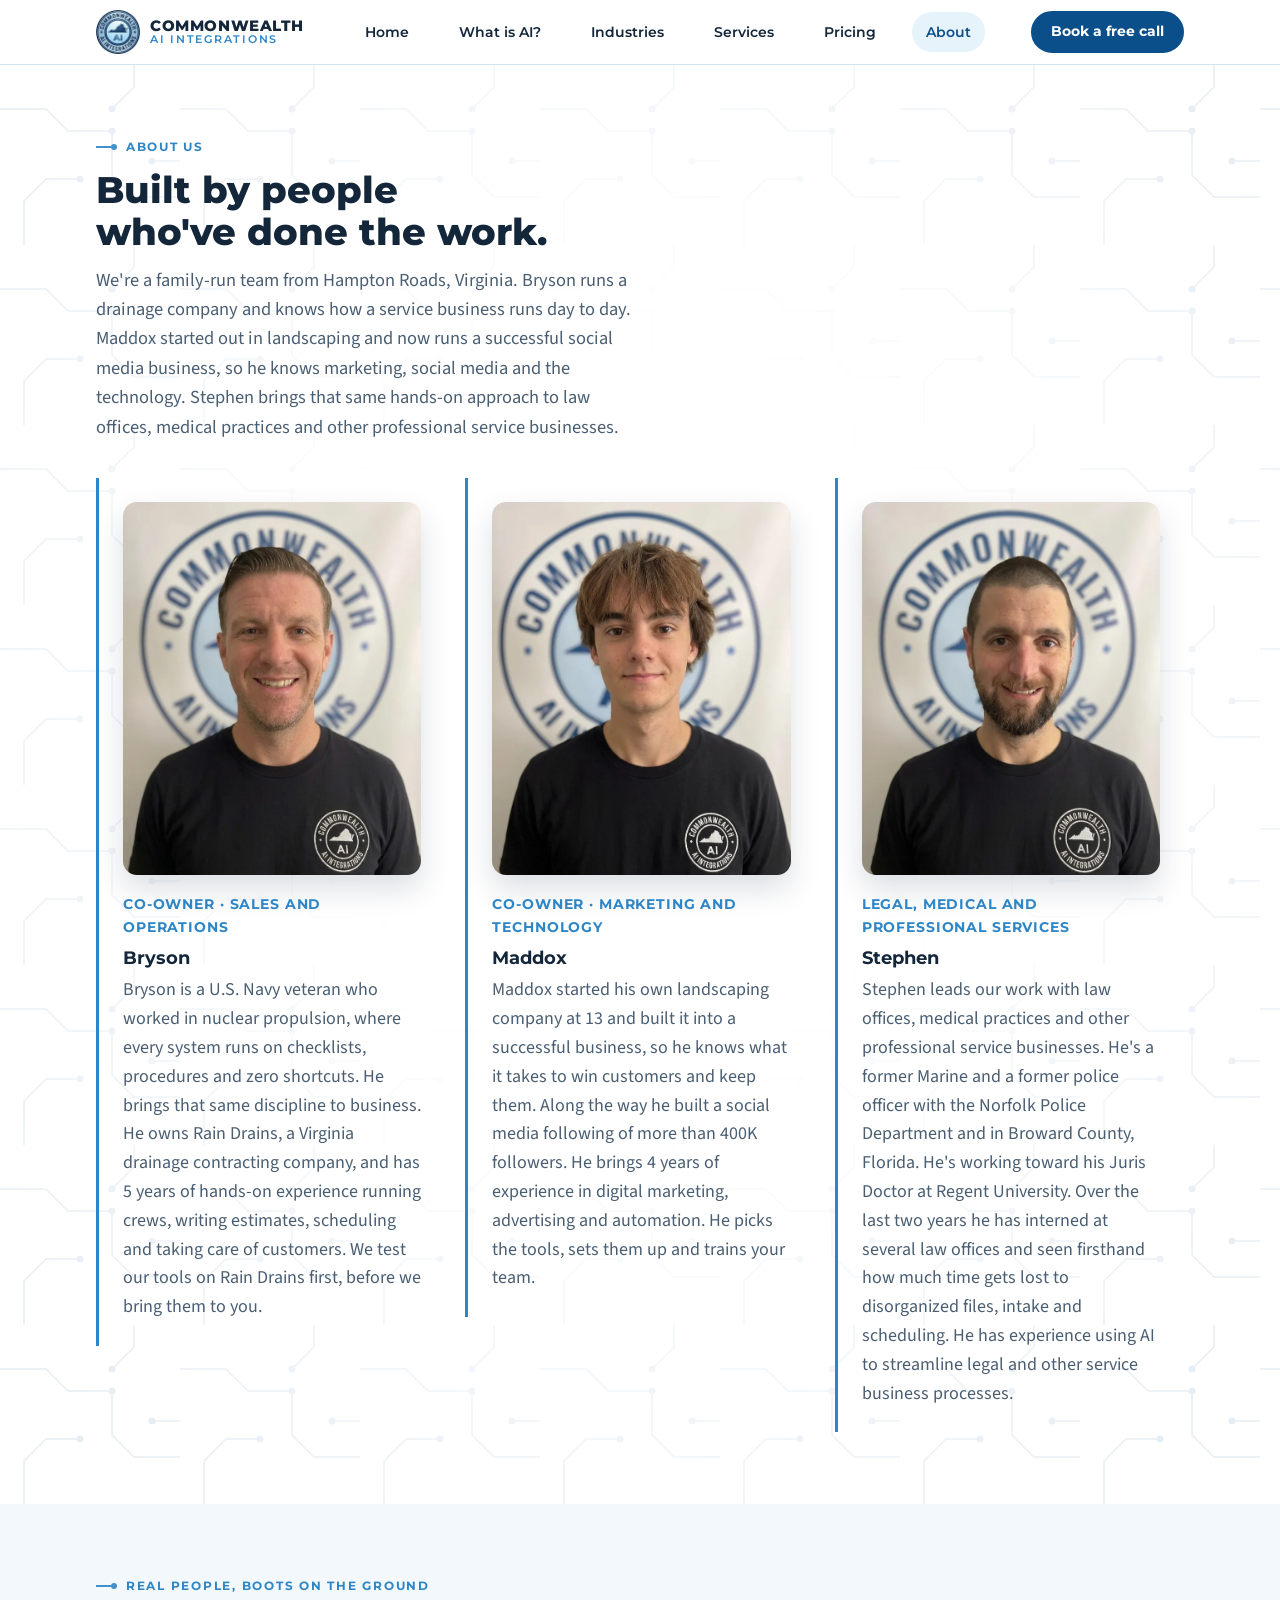
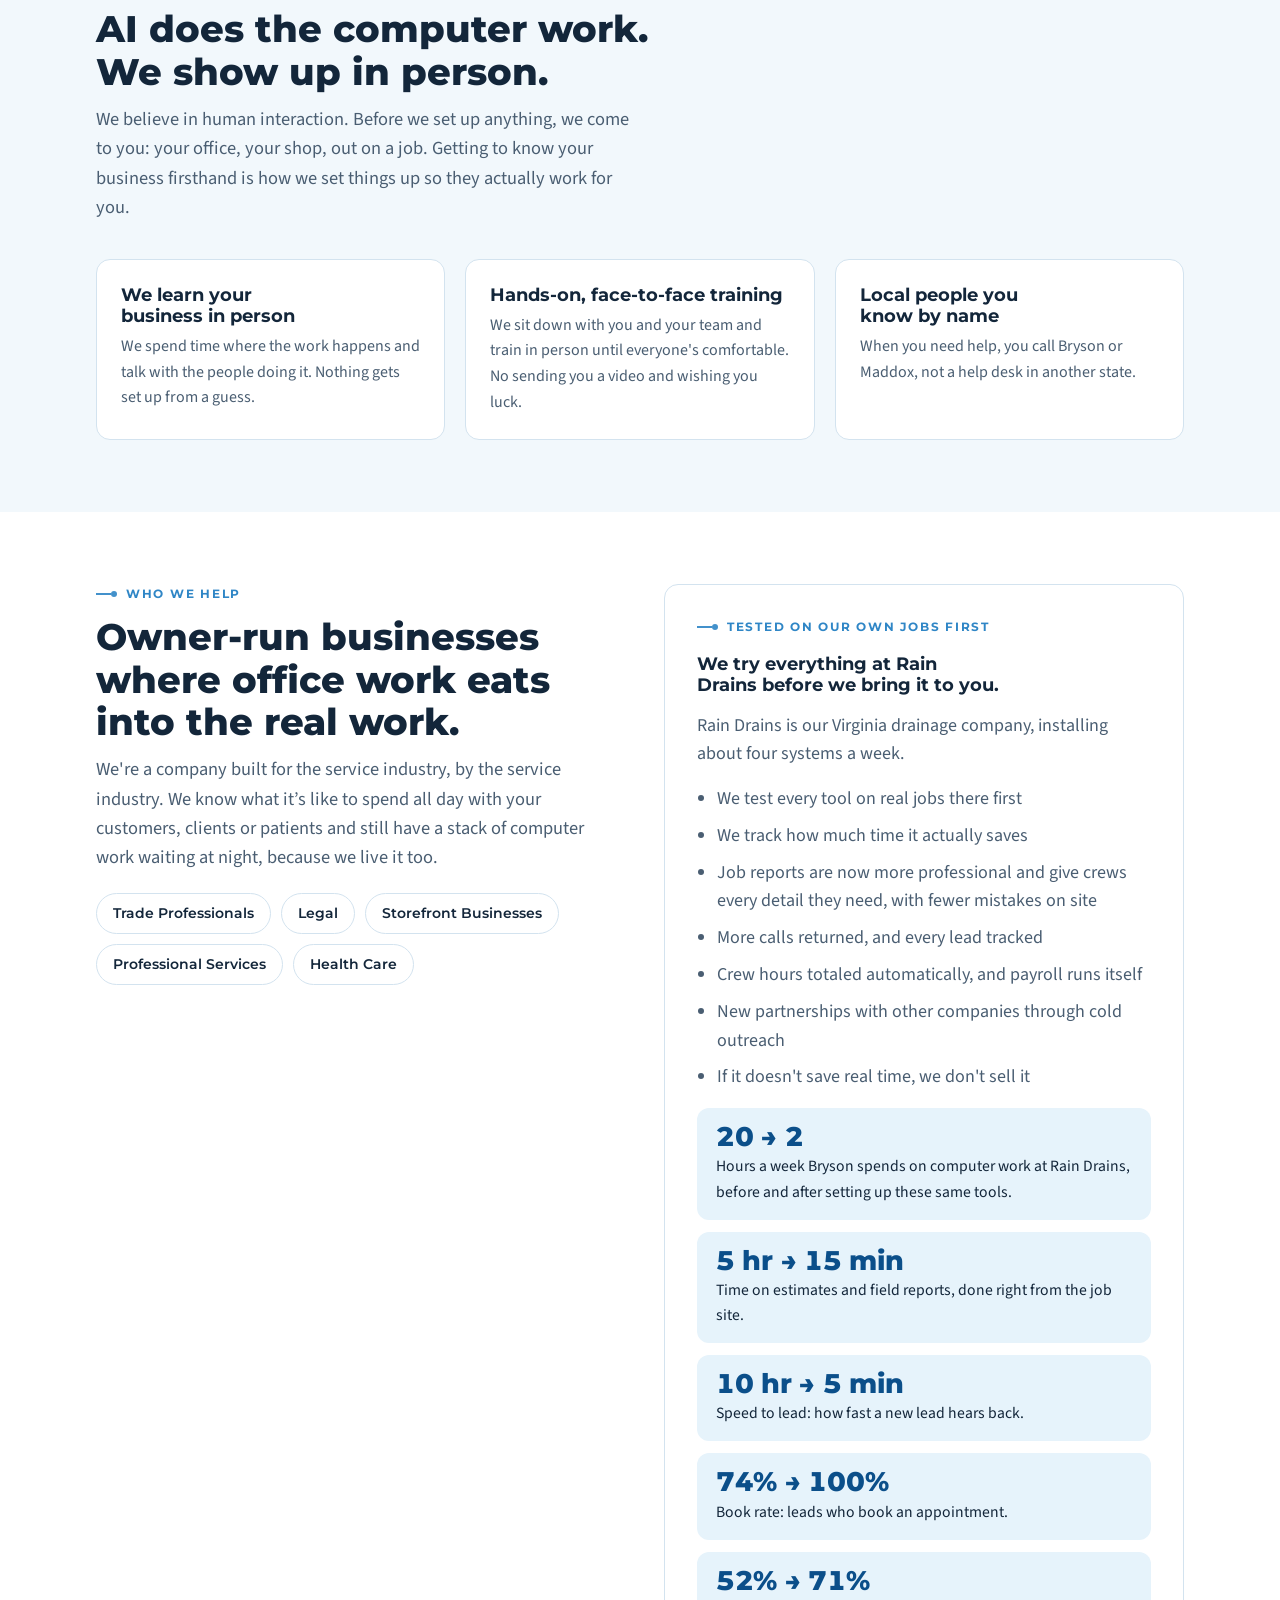
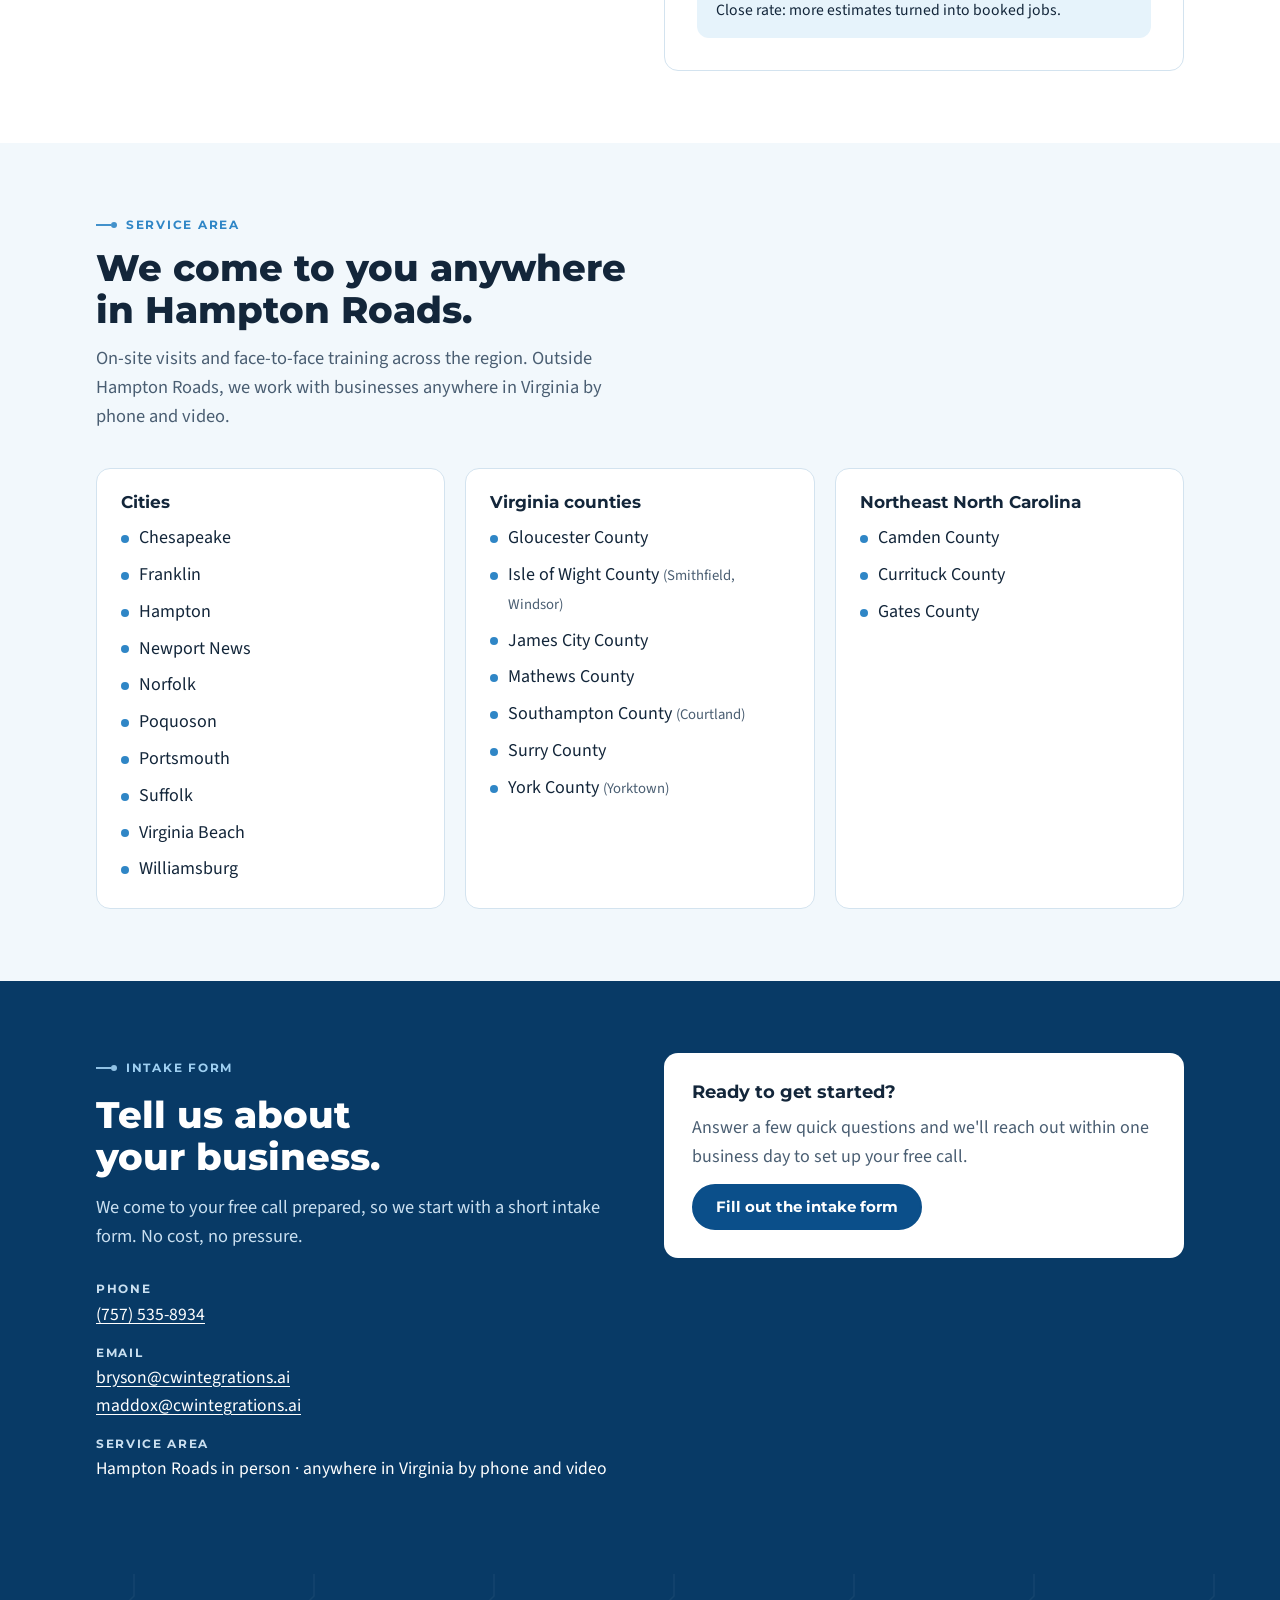
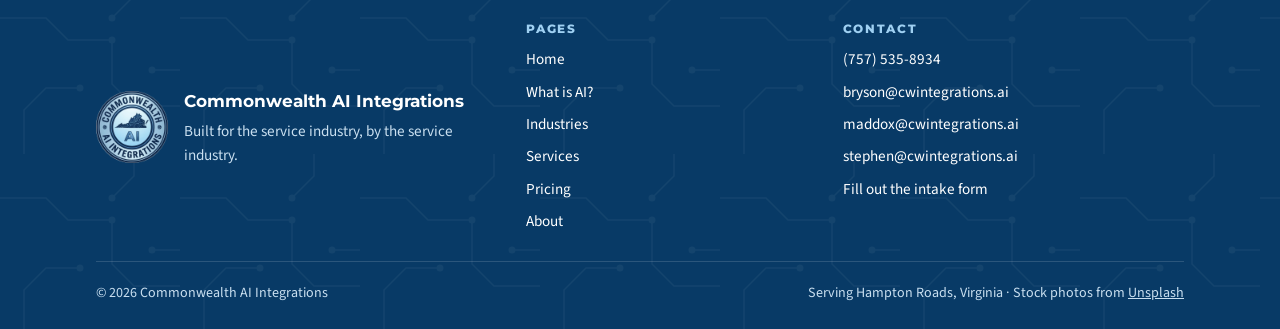
==== commit 255b6230: "Broaden main-page wording for all five industries; add Who we help strip to home Co-Authored-By: Cla" ====
--- a/about.html
+++ b/about.html
@@ -92,7 +92,7 @@
       <div class="head" style="margin:0">
         <span class="eyebrow">Who we help</span>
         <h2>Owner-run businesses where office work eats into the real work.</h2>
-        <p class="lede">We're a company built for the service industry, by the service industry. We know what it's like to be on the road all day with a stack of computer work that can't be done from a truck, because we live it too.</p>
+        <p class="lede">We're a company built for the service industry, by the service industry. We know what it’s like to spend all day with your customers, clients or patients and still have a stack of computer work waiting at night, because we live it too.</p>
         <ul class="trades ind-links" style="margin-top:8px"><li><a href="trades.html">Trade Professionals</a></li><li><a href="legal.html">Legal</a></li><li><a href="storefront.html">Storefront Businesses</a></li><li><a href="professional.html">Professional Services</a></li><li><a href="healthcare.html">Health Care</a></li></ul>
       </div>
       <div class="proof">
--- a/styles.css
+++ b/styles.css
@@ -434,3 +434,15 @@
 .person .headshot{display:block;width:100%;max-width:none;height:auto;aspect-ratio:4/5;object-fit:cover;object-position:50% 25%;border-radius:14px;margin-bottom:10px;box-shadow:0 14px 30px rgba(11,40,70,.15)}
 .headshot-soon{display:flex!important;flex-direction:column;align-items:center;justify-content:center;gap:12px;background:var(--sky);border:1px dashed var(--line);box-shadow:none!important;color:var(--muted);font-size:.9rem}
 .headshot-soon img{width:96px;height:96px;opacity:.9}
+
+/* Who we help (home) */
+.who{padding:72px 0 8px}
+.who-grid{display:grid;grid-template-columns:repeat(5,1fr);gap:14px}
+@media (max-width:1000px){.who-grid{grid-template-columns:repeat(2,1fr)}}
+@media (max-width:520px){.who-grid{grid-template-columns:1fr}}
+.who-card{display:grid;gap:6px;padding:20px;border:1px solid var(--line);border-radius:14px;background:var(--card);text-decoration:none;transition:transform .2s ease,border-color .2s ease}
+.who-card:hover{transform:translateY(-2px);border-color:var(--sea)}
+.who-card strong{font-family:var(--display);color:var(--fg)}
+.who-card span{font-size:.92rem;color:var(--muted)}
+.who-card strong::after{content:" \2192";color:var(--sea)}
+.who-card{align-content:start}
